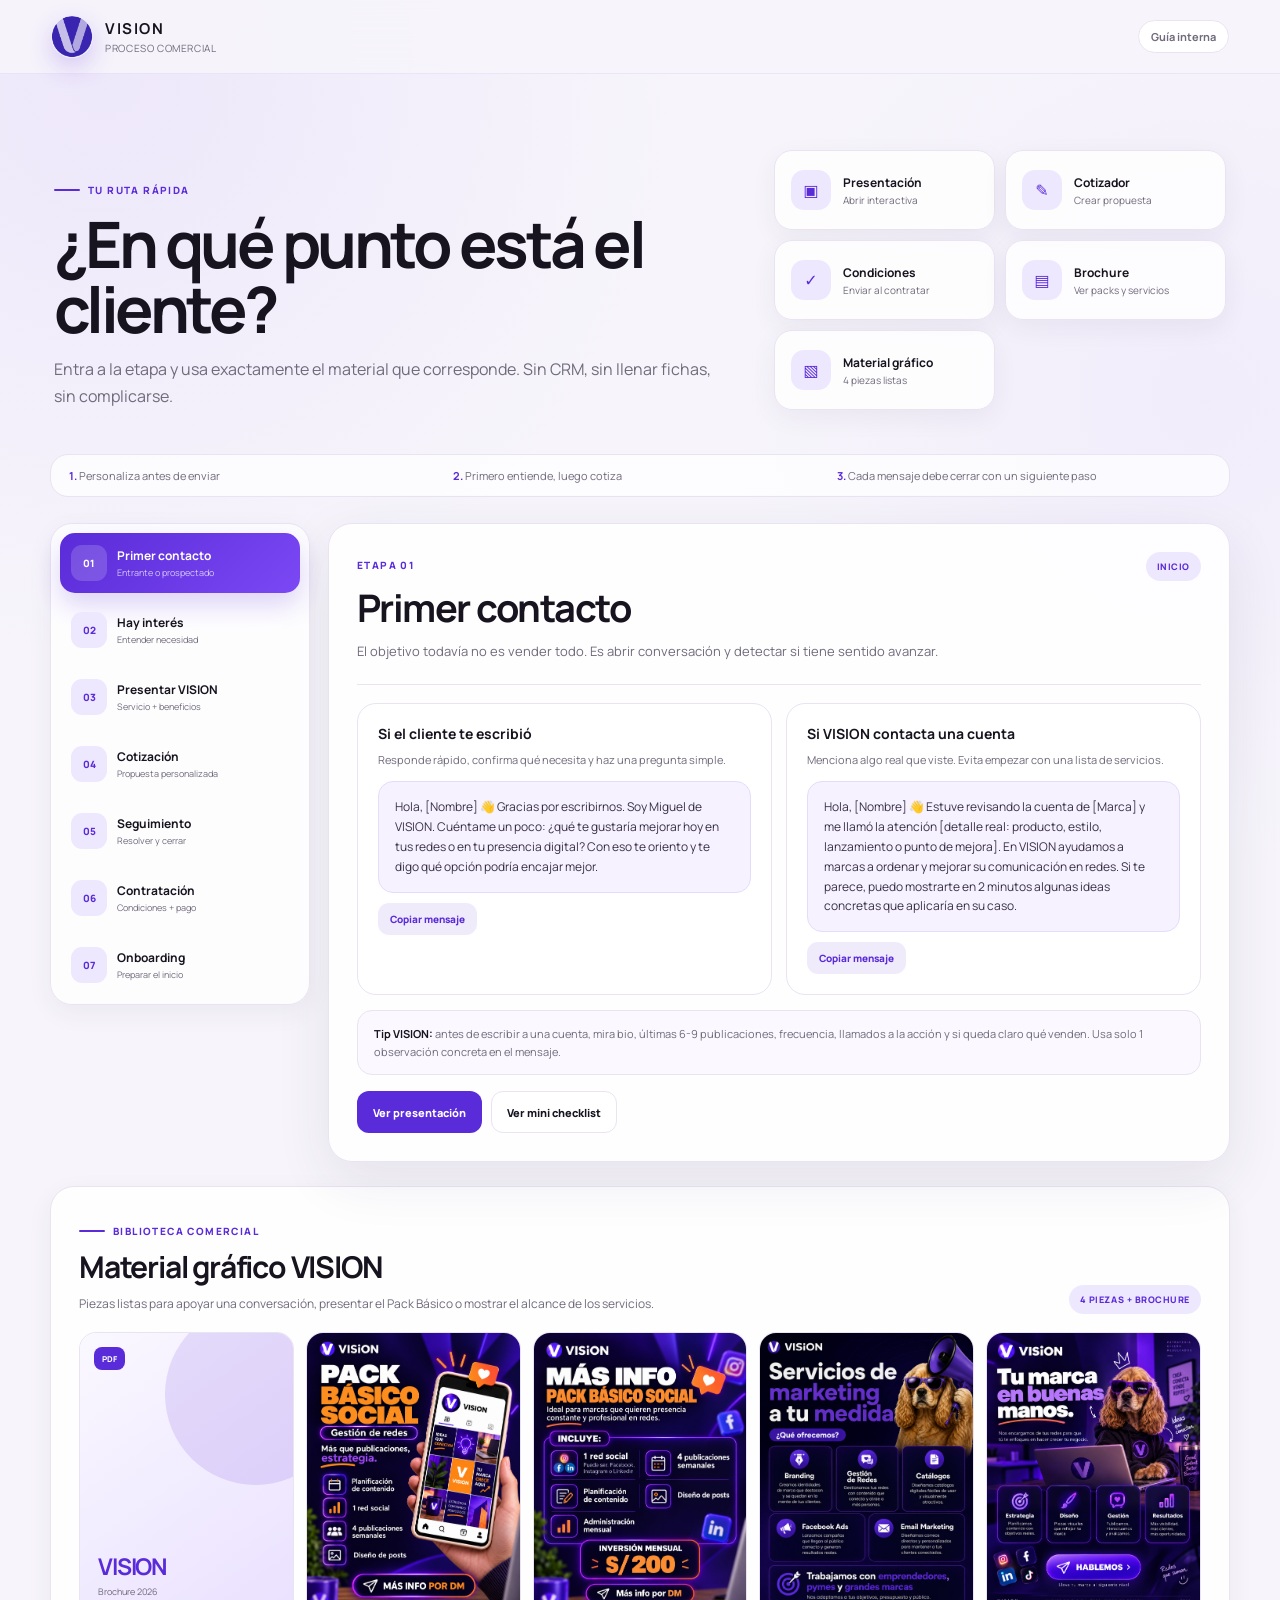
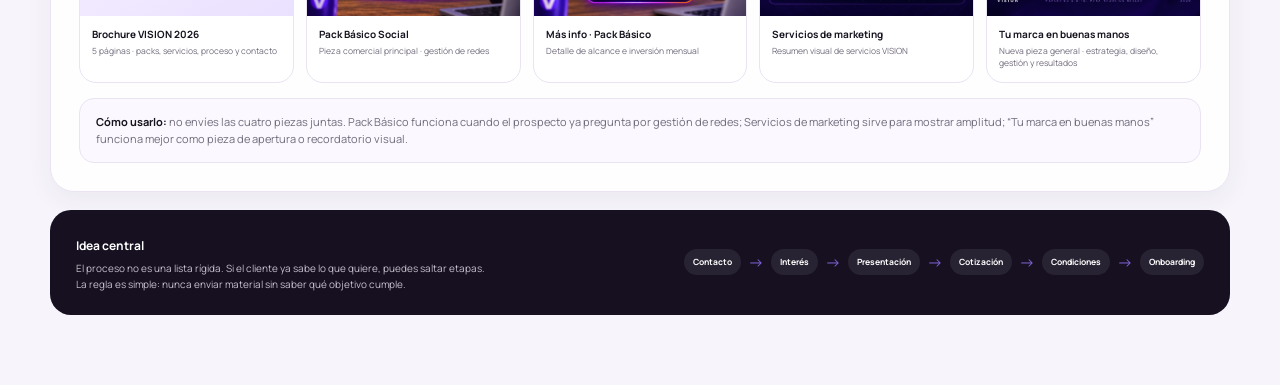
==== index.html @ 254ba52b "Add files via upload" ====
<!doctype html>
<html lang="es">
<head>
  <meta charset="utf-8">
  <meta name="viewport" content="width=device-width,initial-scale=1">
  <meta name="theme-color" content="#4a2fc0">
  <title>VISION | Proceso Comercial</title>
  <link rel="preconnect" href="https://fonts.googleapis.com">
  <link rel="preconnect" href="https://fonts.gstatic.com" crossorigin>
  <link href="https://fonts.googleapis.com/css2?family=Manrope:wght@400;500;600;700;800&display=swap" rel="stylesheet">
  <link rel="stylesheet" href="styles.css">
</head>
<body>
<header class="topbar">
  <div class="brand">
    <img src="assets/logo-vision.png" alt="VISION">
    <div><strong>VISION</strong><span>Proceso comercial</span></div>
  </div>
  <div class="tag">Guía interna</div>
</header>

<main class="shell">
  <section class="hero">
    <div>
      <span class="eyebrow">Tu ruta rápida</span>
      <h1>¿En qué punto está el cliente?</h1>
      <p>Entra a la etapa y usa exactamente el material que corresponde. Sin CRM, sin llenar fichas, sin complicarse.</p>
    </div>
    <div class="quick-tools">
      <a href="herramientas/presentacion.html" target="_blank" class="quick-card"><span>▣</span><div><b>Presentación</b><small>Abrir interactiva</small></div></a>
      <a href="herramientas/cotizador/index.html" target="_blank" class="quick-card"><span>✎</span><div><b>Cotizador</b><small>Crear propuesta</small></div></a>
      <a href="herramientas/condiciones-servicio.html" target="_blank" class="quick-card"><span>✓</span><div><b>Condiciones</b><small>Enviar al contratar</small></div></a>
      <a href="material-grafico/brochure-vision-2026.pdf" target="_blank" class="quick-card"><span>▤</span><div><b>Brochure</b><small>Ver packs y servicios</small></div></a>
      <a href="#material-grafico" class="quick-card"><span>▧</span><div><b>Material gráfico</b><small>4 piezas listas</small></div></a>
    </div>
  </section>

  <section class="rule-strip">
    <div><b>1.</b> Personaliza antes de enviar</div>
    <div><b>2.</b> Primero entiende, luego cotiza</div>
    <div><b>3.</b> Cada mensaje debe cerrar con un siguiente paso</div>
  </section>

  <div class="workspace">
    <nav class="steps" aria-label="Etapas del proceso">
      <button class="step active" data-step="1"><span>01</span><div><b>Primer contacto</b><small>Entrante o prospectado</small></div></button>
      <button class="step" data-step="2"><span>02</span><div><b>Hay interés</b><small>Entender necesidad</small></div></button>
      <button class="step" data-step="3"><span>03</span><div><b>Presentar VISION</b><small>Servicio + beneficios</small></div></button>
      <button class="step" data-step="4"><span>04</span><div><b>Cotización</b><small>Propuesta personalizada</small></div></button>
      <button class="step" data-step="5"><span>05</span><div><b>Seguimiento</b><small>Resolver y cerrar</small></div></button>
      <button class="step" data-step="6"><span>06</span><div><b>Contratación</b><small>Condiciones + pago</small></div></button>
      <button class="step" data-step="7"><span>07</span><div><b>Onboarding</b><small>Preparar el inicio</small></div></button>
    </nav>

    <section class="panel-wrap">
      <article class="panel active" data-panel="1">
        <div class="panel-head"><div><span class="stage">ETAPA 01</span><h2>Primer contacto</h2><p>El objetivo todavía no es vender todo. Es abrir conversación y detectar si tiene sentido avanzar.</p></div><span class="status">Inicio</span></div>
        <div class="two-col">
          <section class="box"><h3>Si el cliente te escribió</h3><p class="mini">Responde rápido, confirma qué necesita y haz una pregunta simple.</p>
            <div class="message" id="msg-inbound">Hola, [Nombre] 👋 Gracias por escribirnos. Soy Miguel de VISION. Cuéntame un poco: ¿qué te gustaría mejorar hoy en tus redes o en tu presencia digital? Con eso te oriento y te digo qué opción podría encajar mejor.</div>
            <button class="copy" data-copy="msg-inbound">Copiar mensaje</button>
          </section>
          <section class="box"><h3>Si VISION contacta una cuenta</h3><p class="mini">Menciona algo real que viste. Evita empezar con una lista de servicios.</p>
            <div class="message" id="msg-outbound">Hola, [Nombre] 👋 Estuve revisando la cuenta de [Marca] y me llamó la atención [detalle real: producto, estilo, lanzamiento o punto de mejora]. En VISION ayudamos a marcas a ordenar y mejorar su comunicación en redes. Si te parece, puedo mostrarte en 2 minutos algunas ideas concretas que aplicaría en su caso.</div>
            <button class="copy" data-copy="msg-outbound">Copiar mensaje</button>
          </section>
        </div>
        <div class="tip"><b>Tip VISION:</b> antes de escribir a una cuenta, mira bio, últimas 6-9 publicaciones, frecuencia, llamados a la acción y si queda claro qué venden. Usa solo 1 observación concreta en el mensaje.</div>
        <div class="actions"><a class="btn secondary" href="herramientas/presentacion.html" target="_blank">Ver presentación</a><button class="btn ghost" data-open-note="contacto">Ver mini checklist</button></div>
      </article>

      <article class="panel" data-panel="2">
        <div class="panel-head"><div><span class="stage">ETAPA 02</span><h2>Ya mostró interés</h2><p>Antes de mandar precios, consigue el contexto mínimo para no recomendar a ciegas.</p></div><span class="status">Calificar</span></div>
        <section class="box full"><h3>4 preguntas rápidas</h3><div class="check-grid">
          <label><input type="checkbox"> ¿Qué quiere lograr? <small>ventas, consultas, presencia, orden, lanzamiento</small></label>
          <label><input type="checkbox"> ¿Qué redes usa hoy? <small>Instagram, Facebook, LinkedIn, TikTok</small></label>
          <label><input type="checkbox"> ¿Ya tiene material? <small>fotos, videos, logo, identidad, promociones</small></label>
          <label><input type="checkbox"> ¿Qué necesita de VISION? <small>gestión, diseño, ads, web, branding</small></label>
        </div></section>
        <section class="box full"><h3>Texto para avanzar</h3><div class="message" id="msg-interest">Perfecto. Para recomendarte algo que realmente te sirva, cuéntame estas 3 cosas: 1) qué objetivo quieres conseguir, 2) qué redes estás usando actualmente y 3) si ya cuentas con fotos/videos o necesitarías que trabajemos principalmente con material gráfico. Con eso te indico la opción más adecuada.</div><button class="copy" data-copy="msg-interest">Copiar mensaje</button></section>
        <div class="tip"><b>No corras al precio:</b> una cotización funciona mejor cuando responde a una necesidad concreta. Si todavía no entiendes el objetivo, quédate en esta etapa.</div>
      </article>

      <article class="panel" data-panel="3">
        <div class="panel-head"><div><span class="stage">ETAPA 03</span><h2>Presentar VISION</h2><p>Ahora sí: muéstrale qué hacen, cómo trabajan y por qué la propuesta tiene sentido para su caso.</p></div><span class="status">Presentación</span></div>
        <div class="resource featured"><div class="icon">▶</div><div><b>Presentación interactiva VISION</b><p>Tu presentación real ya está integrada. Úsala cuando el cliente necesita entender el servicio con más contexto.</p></div><a href="herramientas/presentacion.html" target="_blank">Abrir presentación</a></div>
        <div class="resource"><div class="icon">▤</div><div><b>Brochure VISION 2026</b><p>PDF comercial con presentación, proceso, servicios, packs y datos de contacto. Ideal para enviarlo cuando el cliente pide información completa.</p></div><a href="material-grafico/brochure-vision-2026.pdf" target="_blank">Ver / descargar PDF</a></div>
        <section class="box full"><h3>Mensaje para enviarla</h3><div class="message" id="msg-presentation">Te comparto nuestra presentación para que puedas ver de forma rápida cómo trabajamos en VISION, qué podemos cubrir y cómo organizamos el contenido. Revísala con calma y, en base a lo que me comentaste, luego te preparo una propuesta aterrizada a tu necesidad.</div><button class="copy" data-copy="msg-presentation">Copiar mensaje</button></section>
        <div class="tip"><b>Recomendación:</b> no envíes la presentación “sola”. Acompáñala con una frase que conecte lo que el cliente dijo con 1 o 2 servicios concretos.</div>
      </article>

      <article class="panel" data-panel="4">
        <div class="panel-head"><div><span class="stage">ETAPA 04</span><h2>Preparar cotización</h2><p>Personaliza alcance, inversión y condiciones. Ya tienes tu herramienta lista dentro de esta carpeta.</p></div><span class="status">Propuesta</span></div>
        <div class="resource featured"><div class="icon">S/</div><div><b>Generador de cotizaciones</b><p>Incluye plantillas para administración de redes, Facebook Ads, TikTok, web, marca personal, branding, diseño de redes y Google Ads.</p></div><a href="herramientas/cotizador/index.html" target="_blank">Abrir cotizador</a></div>
        <section class="box full"><h3>Antes de enviarla</h3><div class="check-grid compact">
          <label><input type="checkbox"> Nombre y servicio correctos</label><label><input type="checkbox"> Alcance específico</label><label><input type="checkbox"> Precio y moneda revisados</label><label><input type="checkbox"> Vigencia definida</label><label><input type="checkbox"> Qué NO está incluido</label><label><input type="checkbox"> Siguiente paso claro</label>
        </div></section>
        <section class="box full"><h3>Mensaje de envío</h3><div class="message" id="msg-quote">Hola, [Nombre]. Te envío la propuesta basada en lo que conversamos. Ahí encontrarás el alcance, lo que incluye el servicio, la inversión y las condiciones principales. Revísala y, si quieres ajustar algún punto del alcance, lo vemos antes de iniciar.</div><button class="copy" data-copy="msg-quote">Copiar mensaje</button></section>
      </article>

      <article class="panel" data-panel="5">
        <div class="panel-head"><div><span class="stage">ETAPA 05</span><h2>Seguimiento sin perseguir</h2><p>Haz seguimiento con contexto. No envíes solo “¿viste la propuesta?”.</p></div><span class="status">Seguimiento</span></div>
        <div class="two-col">
          <section class="box"><h3>Seguimiento 1</h3><div class="message" id="msg-follow1">Hola, [Nombre] 👋 Quería saber si pudiste revisar la propuesta. Si hay algún punto que quieras ajustar —alcance, frecuencia o enfoque— dime y lo revisamos para que la propuesta quede alineada a lo que necesitan.</div><button class="copy" data-copy="msg-follow1">Copiar</button></section>
          <section class="box"><h3>Seguimiento final</h3><div class="message" id="msg-follow2">Hola, [Nombre]. Cierro por aquí el seguimiento para no llenarte de mensajes. Si más adelante quieren retomar el tema de [servicio/objetivo], con gusto retomamos desde la propuesta que vimos. Quedo atento.</div><button class="copy" data-copy="msg-follow2">Copiar</button></section>
        </div>
        <div class="tip"><b>Cadencia sugerida:</b> si no acordaron una fecha, haz un primer seguimiento a los 2-3 días hábiles y uno final unos 5-7 días después. Si el cliente te dio una fecha, respétala.</div>
      </article>

      <article class="panel" data-panel="6">
        <div class="panel-head"><div><span class="stage">ETAPA 06</span><h2>Cliente decidió contratar</h2><p>Aquí cambia el tono: ya no estás vendiendo. Toca dejar condiciones claras, confirmar pago y preparar el inicio.</p></div><span class="status success">Contratado</span></div>
        <div class="resource featured"><div class="icon">✓</div><div><b>Condiciones del servicio 2026</b><p>Tu documento real incluye horarios, entregas, aprobaciones, pagos, accesos, pausas y aceptación por WhatsApp.</p></div><a href="herramientas/condiciones-servicio.html" target="_blank">Abrir condiciones</a></div>
        <section class="box full"><h3>Mensaje para el cliente</h3><div class="message" id="msg-conditions">¡Excelente, [Nombre]! 🙌 Antes de iniciar te comparto nuestras condiciones de servicio para que tengamos claros horarios, aprobaciones, pagos, accesos y forma de trabajo. Al final encontrarás el botón para confirmar la aceptación. Apenas tengamos la conformidad y el pago coordinado, pasamos al onboarding.</div><button class="copy" data-copy="msg-conditions">Copiar mensaje</button></section>
        <div class="tip"><b>Importante:</b> tus condiciones indican pago mensual por adelantado y que el inicio/continuidad depende de la confirmación del pago. También contemplan plazos de aprobación, pausas y políticas de acceso; conviene enviarlas antes de pedir credenciales.</div>
      </article>

      <article class="panel" data-panel="7">
        <div class="panel-head"><div><span class="stage">ETAPA 07</span><h2>Onboarding del cliente</h2><p>Recoge lo mínimo necesario para poder trabajar bien desde la primera semana.</p></div><span class="status success">Inicio</span></div>
        <section class="box full"><h3>Checklist de inicio</h3><div class="check-grid onboarding">
          <label><input type="checkbox"> Logo + manual de marca</label><label><input type="checkbox"> Fotos y videos disponibles</label><label><input type="checkbox"> Servicios / productos prioritarios</label><label><input type="checkbox"> Promociones y precios vigentes</label><label><input type="checkbox"> Público objetivo</label><label><input type="checkbox"> Competidores / referencias</label><label><input type="checkbox"> Tono de comunicación</label><label><input type="checkbox"> Objetivo principal del mes</label><label><input type="checkbox"> Responsable de aprobar contenido</label><label><input type="checkbox"> Fechas comerciales importantes</label><label><input type="checkbox"> Acceso a Meta / Instagram</label><label><input type="checkbox"> Datos para facturación o recibo</label>
        </div></section>
        <section class="box full"><h3>Mensaje para pedir material</h3><div class="message" id="msg-onboarding">Para comenzar bien, necesito reunir la información base de la marca. Por favor envíame: logo/identidad, servicios o productos prioritarios, promociones vigentes, fotos/videos disponibles, referencias de estilo, público objetivo y fechas importantes del mes. También coordinamos el acceso a las redes y quién será la persona encargada de aprobar el contenido.</div><button class="copy" data-copy="msg-onboarding">Copiar mensaje</button></section>
        <div class="security"><b>Accesos a redes:</b> siempre que sea posible, usa permisos de Página / Meta Business Suite en lugar de pedir la contraseña personal del cliente. Da solo el nivel de acceso necesario y deja definido quién puede publicar, aprobar o administrar.</div>
      </article>
    </section>
  </div>

  <section class="graphic-library" id="material-grafico">
    <div class="library-head"><div><span class="eyebrow">Biblioteca comercial</span><h2>Material gráfico VISION</h2><p>Piezas listas para apoyar una conversación, presentar el Pack Básico o mostrar el alcance de los servicios.</p></div><span class="status">4 piezas + brochure</span></div>
    <div class="graphic-grid">
      <a class="graphic-card brochure-card" href="material-grafico/brochure-vision-2026.pdf" target="_blank"><div class="pdf-preview"><span>PDF</span><strong>VISION</strong><small>Brochure 2026</small></div><div><b>Brochure VISION 2026</b><small>5 páginas · packs, servicios, proceso y contacto</small></div></a>
      <a class="graphic-card" href="material-grafico/pack-basico-publicidad.png" target="_blank"><img src="material-grafico/pack-basico-publicidad.png" alt="Pack Básico Social"><div><b>Pack Básico Social</b><small>Pieza comercial principal · gestión de redes</small></div></a>
      <a class="graphic-card" href="material-grafico/pack-basico-info.png" target="_blank"><img src="material-grafico/pack-basico-info.png" alt="Información Pack Básico Social"><div><b>Más info · Pack Básico</b><small>Detalle de alcance e inversión mensual</small></div></a>
      <a class="graphic-card" href="material-grafico/servicios-marketing.png" target="_blank"><img src="material-grafico/servicios-marketing.png" alt="Servicios de marketing"><div><b>Servicios de marketing</b><small>Resumen visual de servicios VISION</small></div></a>
      <a class="graphic-card" href="material-grafico/tu-marca-en-buenas-manos.png" target="_blank"><img src="material-grafico/tu-marca-en-buenas-manos.png" alt="Tu marca en buenas manos"><div><b>Tu marca en buenas manos</b><small>Nueva pieza general · estrategia, diseño, gestión y resultados</small></div></a>
    </div>
    <div class="tip"><b>Cómo usarlo:</b> no envíes las cuatro piezas juntas. Pack Básico funciona cuando el prospecto ya pregunta por gestión de redes; Servicios de marketing sirve para mostrar amplitud; “Tu marca en buenas manos” funciona mejor como pieza de apertura o recordatorio visual.</div>
  </section>

  <section class="bottom-note">
    <div><b>Idea central</b><p>El proceso no es una lista rígida. Si el cliente ya sabe lo que quiere, puedes saltar etapas. La regla es simple: nunca enviar material sin saber qué objetivo cumple.</p></div>
    <div class="mini-flow"><span>Contacto</span><i>→</i><span>Interés</span><i>→</i><span>Presentación</span><i>→</i><span>Cotización</span><i>→</i><span>Condiciones</span><i>→</i><span>Onboarding</span></div>
  </section>
</main>

<div class="toast" id="toast">Copiado ✓</div>
<div class="modal" id="modal" aria-hidden="true"><div class="modal-card"><button class="modal-close" id="modalClose">×</button><span class="stage">MINI CHECKLIST</span><h3>Antes de contactar una cuenta</h3><ul><li>¿Se entiende en 5 segundos qué vende?</li><li>¿Publica con frecuencia o está abandonada?</li><li>¿La imagen se ve consistente?</li><li>¿Tiene llamadas a la acción claras?</li><li>¿Hay una oportunidad concreta que puedas mencionar?</li></ul><p>Usa una sola observación en tu mensaje. El objetivo es iniciar conversación, no hacer una auditoría gratis.</p></div></div>
<script src="app.js"></script>
</body>
</html>
---- styles.css ----
:root{
  --bg:#f7f5fb;
  --paper:#ffffff;
  --ink:#17131f;
  --muted:#706a7b;
  --purple:#5a2bd8;
  --purple-2:#7b48f4;
  --purple-3:#9e7cff;
  --lavender:#eee8ff;
  --lavender-2:#f6f2ff;
  --line:#e9e3f2;
  --green:#208b63;
  --green-bg:#eaf8f2;
  --shadow:0 18px 55px rgba(44,28,72,.09);
  --shadow-soft:0 8px 26px rgba(44,28,72,.06);
  --radius:24px;
}

*{box-sizing:border-box}
html{scroll-behavior:smooth}
body{
  margin:0;
  min-height:100vh;
  font-family:"Manrope",system-ui,-apple-system,BlinkMacSystemFont,"Segoe UI",sans-serif;
  background:
    radial-gradient(circle at 8% 4%,rgba(123,72,244,.08),transparent 26%),
    radial-gradient(circle at 94% 20%,rgba(158,124,255,.07),transparent 24%),
    var(--bg);
  color:var(--ink);
  -webkit-font-smoothing:antialiased;
}

a{color:inherit;text-decoration:none}
button,input{font:inherit}
button{cursor:pointer}

.topbar{
  position:sticky;
  top:0;
  z-index:50;
  height:74px;
  padding:0 clamp(20px,4vw,54px);
  display:flex;
  align-items:center;
  justify-content:space-between;
  background:rgba(247,245,251,.86);
  backdrop-filter:blur(18px);
  border-bottom:1px solid rgba(91,43,216,.08);
}

.brand{display:flex;align-items:center;gap:12px}
.brand img{width:42px;height:42px;border-radius:50%;object-fit:cover;box-shadow:0 9px 24px rgba(91,43,216,.22)}
.brand strong{display:block;font-size:15px;letter-spacing:.1em}
.brand span{display:block;margin-top:2px;font-size:10px;color:var(--muted);letter-spacing:.06em;text-transform:uppercase}
.tag{padding:8px 12px;border-radius:999px;border:1px solid var(--line);background:#fff;color:var(--muted);font-size:11px;font-weight:700}

.shell{width:min(1180px,calc(100% - 34px));margin:0 auto;padding:44px 0 70px}

.hero{
  display:grid;
  grid-template-columns:minmax(0,1.2fr) minmax(330px,.8fr);
  gap:42px;
  align-items:end;
  padding:32px 4px 26px;
}
.eyebrow,.stage{
  display:inline-flex;
  align-items:center;
  gap:8px;
  color:var(--purple);
  font-size:10px;
  font-weight:800;
  letter-spacing:.14em;
  text-transform:uppercase;
}
.eyebrow:before{content:"";width:26px;height:2px;background:var(--purple);border-radius:2px}
.hero h1{font-size:clamp(38px,5vw,66px);line-height:1.02;letter-spacing:-.055em;margin:14px 0 14px;max-width:760px}
.hero p{font-size:16px;line-height:1.7;color:var(--muted);max-width:700px;margin:0}

.quick-tools{display:grid;grid-template-columns:repeat(2,minmax(0,1fr));gap:10px}
.quick-card{
  min-height:80px;
  padding:16px;
  display:flex;
  align-items:center;
  gap:12px;
  border:1px solid var(--line);
  border-radius:18px;
  background:rgba(255,255,255,.84);
  box-shadow:var(--shadow-soft);
  transition:.22s ease;
}
.quick-card:hover{transform:translateY(-3px);border-color:#d4c5fa;box-shadow:0 15px 35px rgba(91,43,216,.12)}
.quick-card>span{width:40px;height:40px;display:grid;place-items:center;flex:none;border-radius:13px;background:var(--lavender);color:var(--purple);font-weight:800}
.quick-card b{display:block;font-size:12px}
.quick-card small{display:block;color:var(--muted);font-size:10px;margin-top:2px}

.rule-strip{
  margin:18px 0 26px;
  padding:13px 18px;
  display:grid;
  grid-template-columns:repeat(3,1fr);
  gap:10px;
  border:1px solid var(--line);
  border-radius:18px;
  background:rgba(255,255,255,.72);
  color:var(--muted);
  font-size:11px;
}
.rule-strip b{color:var(--purple)}

.workspace{
  display:grid;
  grid-template-columns:260px minmax(0,1fr);
  gap:18px;
  align-items:start;
}
.steps{
  position:sticky;
  top:92px;
  display:grid;
  gap:7px;
  padding:9px;
  border:1px solid var(--line);
  border-radius:22px;
  background:rgba(255,255,255,.8);
  box-shadow:var(--shadow-soft);
}
.step{
  width:100%;
  padding:12px 11px;
  display:flex;
  align-items:center;
  gap:10px;
  border:0;
  border-radius:15px;
  background:transparent;
  color:var(--ink);
  text-align:left;
  transition:.2s ease;
}
.step:hover{background:var(--lavender-2)}
.step.active{background:linear-gradient(135deg,var(--purple),var(--purple-2));color:#fff;box-shadow:0 12px 26px rgba(91,43,216,.2)}
.step>span{width:36px;height:36px;display:grid;place-items:center;flex:none;border-radius:11px;background:var(--lavender);color:var(--purple);font-size:10px;font-weight:800}
.step.active>span{background:rgba(255,255,255,.17);color:#fff}
.step b{display:block;font-size:12px}
.step small{display:block;margin-top:2px;font-size:9px;color:var(--muted)}
.step.active small{color:rgba(255,255,255,.72)}

.panel-wrap{min-width:0}
.panel{
  display:none;
  padding:28px;
  border:1px solid var(--line);
  border-radius:var(--radius);
  background:rgba(255,255,255,.9);
  box-shadow:var(--shadow);
}
.panel.active{display:block;animation:panelIn .3s ease}
@keyframes panelIn{from{opacity:0;transform:translateY(7px)}to{opacity:1;transform:none}}

.panel-head{display:flex;align-items:flex-start;justify-content:space-between;gap:20px;padding-bottom:22px;border-bottom:1px solid var(--line)}
.panel-head h2{font-size:clamp(26px,3vw,38px);letter-spacing:-.04em;margin:7px 0 8px}
.panel-head p{max-width:700px;margin:0;color:var(--muted);font-size:13px;line-height:1.65}
.status{flex:none;padding:8px 11px;border-radius:999px;background:var(--lavender);color:var(--purple);font-size:9px;font-weight:800;text-transform:uppercase;letter-spacing:.06em}
.status.success{background:var(--green-bg);color:var(--green)}

.two-col{display:grid;grid-template-columns:repeat(2,minmax(0,1fr));gap:14px;margin-top:18px}
.box{
  padding:20px;
  border:1px solid var(--line);
  border-radius:19px;
  background:#fff;
}
.box.full{margin-top:15px}
.box h3{font-size:14px;margin:0 0 8px}
.box .mini{font-size:11px;color:var(--muted);line-height:1.55;margin:0 0 13px}
.message{
  padding:15px 16px;
  border-radius:15px;
  background:var(--lavender-2);
  border:1px solid #e5dcfb;
  color:#393047;
  font-size:12px;
  line-height:1.65;
  white-space:pre-line;
}
.copy{
  margin-top:10px;
  border:0;
  border-radius:11px;
  padding:9px 12px;
  background:#f0ebfb;
  color:var(--purple);
  font-size:10px;
  font-weight:800;
}
.copy:hover{background:var(--purple);color:#fff}

.tip,.security{
  margin-top:15px;
  padding:14px 16px;
  border-radius:15px;
  background:#fbf9ff;
  border:1px solid var(--line);
  color:var(--muted);
  font-size:11px;
  line-height:1.6;
}
.tip b,.security b{color:var(--ink)}
.security{background:#f2fbf7;border-color:#d8f0e5}

.actions{display:flex;flex-wrap:wrap;gap:9px;margin-top:16px}
.btn{
  min-height:42px;
  padding:0 15px;
  border-radius:12px;
  border:1px solid transparent;
  display:inline-flex;
  align-items:center;
  justify-content:center;
  font-size:11px;
  font-weight:800;
}
.btn.secondary{background:var(--purple);color:#fff}
.btn.ghost{background:#fff;border-color:var(--line);color:var(--ink)}
.btn:hover{transform:translateY(-1px)}

.resource{
  margin-top:15px;
  padding:16px;
  display:grid;
  grid-template-columns:44px minmax(0,1fr) auto;
  gap:13px;
  align-items:center;
  border:1px solid var(--line);
  border-radius:18px;
  background:#fff;
}
.resource.featured{background:linear-gradient(135deg,#f8f5ff,#f0eaff);border-color:#ddd0ff}
.resource .icon{width:44px;height:44px;border-radius:14px;display:grid;place-items:center;background:var(--lavender);color:var(--purple);font-size:12px;font-weight:900}
.resource b{font-size:12px}
.resource p{margin:3px 0 0;color:var(--muted);font-size:10px;line-height:1.5}
.resource a{padding:9px 11px;border-radius:10px;background:var(--purple);color:#fff;font-size:9px;font-weight:800;white-space:nowrap}

.check-grid{display:grid;grid-template-columns:repeat(2,minmax(0,1fr));gap:9px}
.check-grid.compact{grid-template-columns:repeat(3,minmax(0,1fr))}
.check-grid label{
  display:flex;
  align-items:flex-start;
  gap:9px;
  padding:11px 12px;
  border:1px solid var(--line);
  border-radius:13px;
  background:#fff;
  font-size:10px;
  line-height:1.35;
  font-weight:650;
}
.check-grid label small{display:block;color:var(--muted);font-size:8.5px;font-weight:500;margin-top:2px}
.check-grid input{accent-color:var(--purple);margin-top:2px}
.check-grid.onboarding label{min-height:46px}

.graphic-library{
  margin-top:24px;
  padding:28px;
  border:1px solid var(--line);
  border-radius:var(--radius);
  background:rgba(255,255,255,.9);
  box-shadow:var(--shadow-soft);
}
.library-head{display:flex;align-items:flex-end;justify-content:space-between;gap:20px;margin-bottom:18px}
.library-head h2{margin:8px 0 7px;font-size:30px;letter-spacing:-.04em}
.library-head p{margin:0;color:var(--muted);font-size:12px;line-height:1.6;max-width:700px}
.graphic-grid{display:grid;grid-template-columns:repeat(5,minmax(0,1fr));gap:12px}
.graphic-card{
  overflow:hidden;
  border:1px solid var(--line);
  border-radius:17px;
  background:#fff;
  transition:.2s ease;
}
.graphic-card:hover{transform:translateY(-4px);box-shadow:0 15px 30px rgba(44,28,72,.1)}
.graphic-card img{width:100%;aspect-ratio:3/4;object-fit:cover;display:block;background:#eee}
.graphic-card>div:last-child{padding:12px}
.graphic-card b{display:block;font-size:10px;line-height:1.35}
.graphic-card small{display:block;margin-top:4px;color:var(--muted);font-size:8.5px;line-height:1.4}
.pdf-preview{aspect-ratio:3/4;padding:18px;display:flex;flex-direction:column;justify-content:flex-end;background:linear-gradient(145deg,#faf8ff,#eae1ff);position:relative}
.pdf-preview:before{content:"";position:absolute;right:-25%;top:-10%;width:85%;aspect-ratio:1;border-radius:50%;background:rgba(91,43,216,.13)}
.pdf-preview span{position:absolute;top:14px;left:14px;padding:6px 8px;border-radius:8px;background:var(--purple);color:#fff;font-size:8px;font-weight:800}
.pdf-preview strong{font-size:23px;letter-spacing:-.05em;color:var(--purple)}
.pdf-preview small{font-size:9px;color:var(--muted)}

.bottom-note{
  margin-top:18px;
  padding:23px 26px;
  display:grid;
  grid-template-columns:minmax(0,.75fr) minmax(360px,1.25fr);
  gap:25px;
  align-items:center;
  border-radius:21px;
  background:#161020;
  color:#fff;
}
.bottom-note b{font-size:12px}
.bottom-note p{margin:5px 0 0;color:#c7bfce;font-size:10px;line-height:1.6}
.mini-flow{display:flex;align-items:center;justify-content:flex-end;flex-wrap:wrap;gap:7px}
.mini-flow span{padding:7px 9px;border-radius:999px;background:rgba(255,255,255,.08);font-size:8.5px;font-weight:700}
.mini-flow i{font-style:normal;color:#7f63d5}

.toast{
  position:fixed;
  right:22px;
  bottom:22px;
  z-index:100;
  padding:11px 14px;
  border-radius:12px;
  background:#17121f;
  color:#fff;
  font-size:10px;
  font-weight:800;
  opacity:0;
  pointer-events:none;
  transform:translateY(8px);
  transition:.22s ease;
}
.toast.show{opacity:1;transform:none}

.modal{
  position:fixed;
  inset:0;
  z-index:90;
  display:grid;
  place-items:center;
  padding:20px;
  background:rgba(20,14,30,.35);
  backdrop-filter:blur(5px);
  opacity:0;
  visibility:hidden;
  transition:.2s ease;
}
.modal.open{opacity:1;visibility:visible}
.modal-card{width:min(520px,100%);padding:27px;border-radius:23px;background:#fff;box-shadow:0 28px 80px rgba(16,8,38,.25);position:relative}
.modal-card h3{font-size:24px;letter-spacing:-.04em;margin:8px 0 14px}
.modal-card ul{margin:0;padding-left:19px;color:var(--muted);font-size:11px;line-height:1.8}
.modal-card p{color:var(--muted);font-size:10px;line-height:1.65;margin:15px 0 0}
.modal-close{position:absolute;right:14px;top:14px;width:34px;height:34px;border:1px solid var(--line);border-radius:11px;background:#fff;font-size:18px;color:var(--muted)}

@media(max-width:1020px){
  .hero{grid-template-columns:1fr}
  .quick-tools{grid-template-columns:repeat(3,minmax(0,1fr))}
  .workspace{grid-template-columns:1fr}
  .steps{position:static;grid-template-columns:repeat(4,minmax(0,1fr))}
  .step{align-items:flex-start}
  .graphic-grid{grid-template-columns:repeat(3,minmax(0,1fr))}
  .bottom-note{grid-template-columns:1fr}
  .mini-flow{justify-content:flex-start}
}

@media(max-width:720px){
  .shell{width:min(100% - 22px,1180px);padding-top:26px}
  .topbar{padding:0 14px;height:66px}.tag{display:none}
  .hero{gap:24px;padding-top:18px}.hero h1{font-size:42px}
  .quick-tools{grid-template-columns:repeat(2,minmax(0,1fr))}
  .rule-strip{grid-template-columns:1fr;gap:8px}
  .steps{grid-template-columns:1fr 1fr}
  .panel{padding:20px}
  .panel-head{display:block}.panel-head .status{display:inline-flex;margin-top:12px}
  .two-col{grid-template-columns:1fr}
  .resource{grid-template-columns:40px 1fr}.resource a{grid-column:1/-1;text-align:center}
  .check-grid,.check-grid.compact{grid-template-columns:1fr}
  .graphic-library{padding:20px}.library-head{display:block}.library-head .status{display:inline-flex;margin-top:12px}
  .graphic-grid{grid-template-columns:repeat(2,minmax(0,1fr))}
}

@media(max-width:480px){
  .brand span{display:none}
  .hero h1{font-size:36px}
  .quick-tools{grid-template-columns:1fr}
  .steps{grid-template-columns:1fr}
  .graphic-grid{grid-template-columns:1fr 1fr}
}
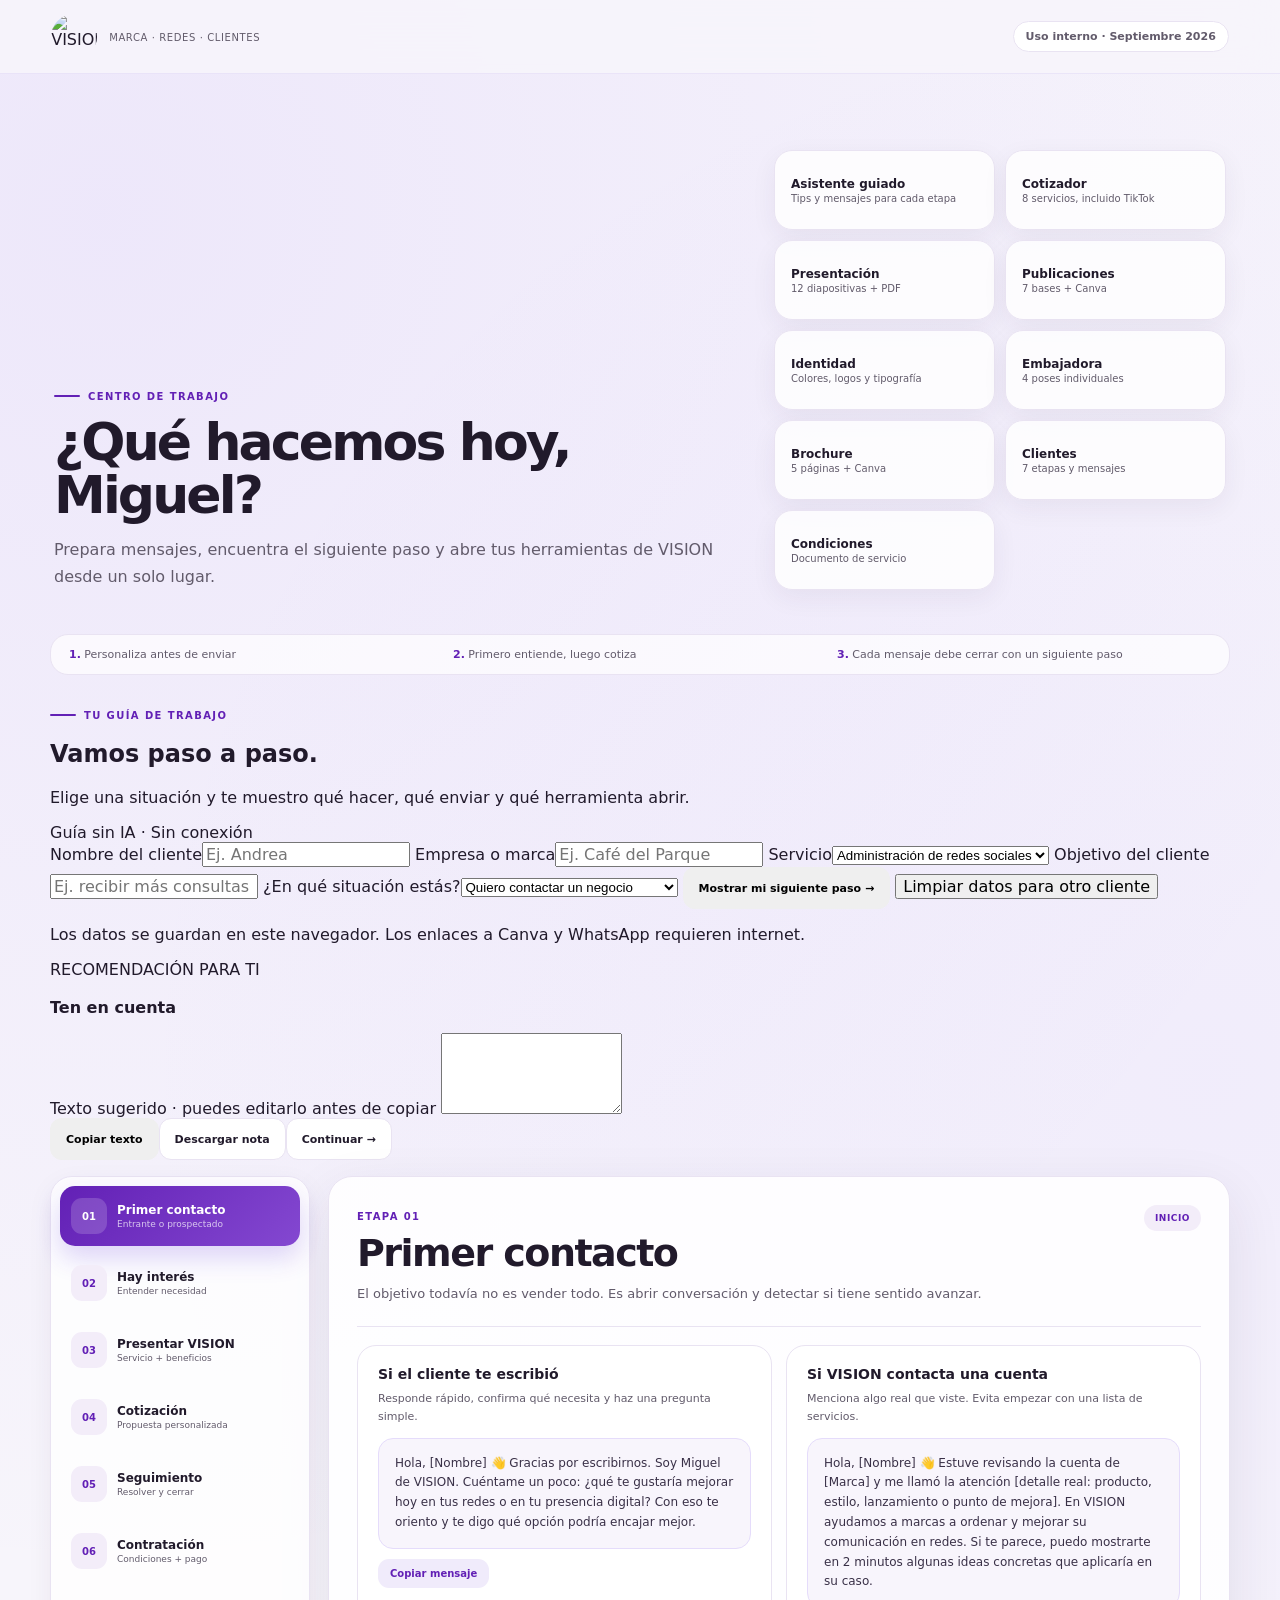
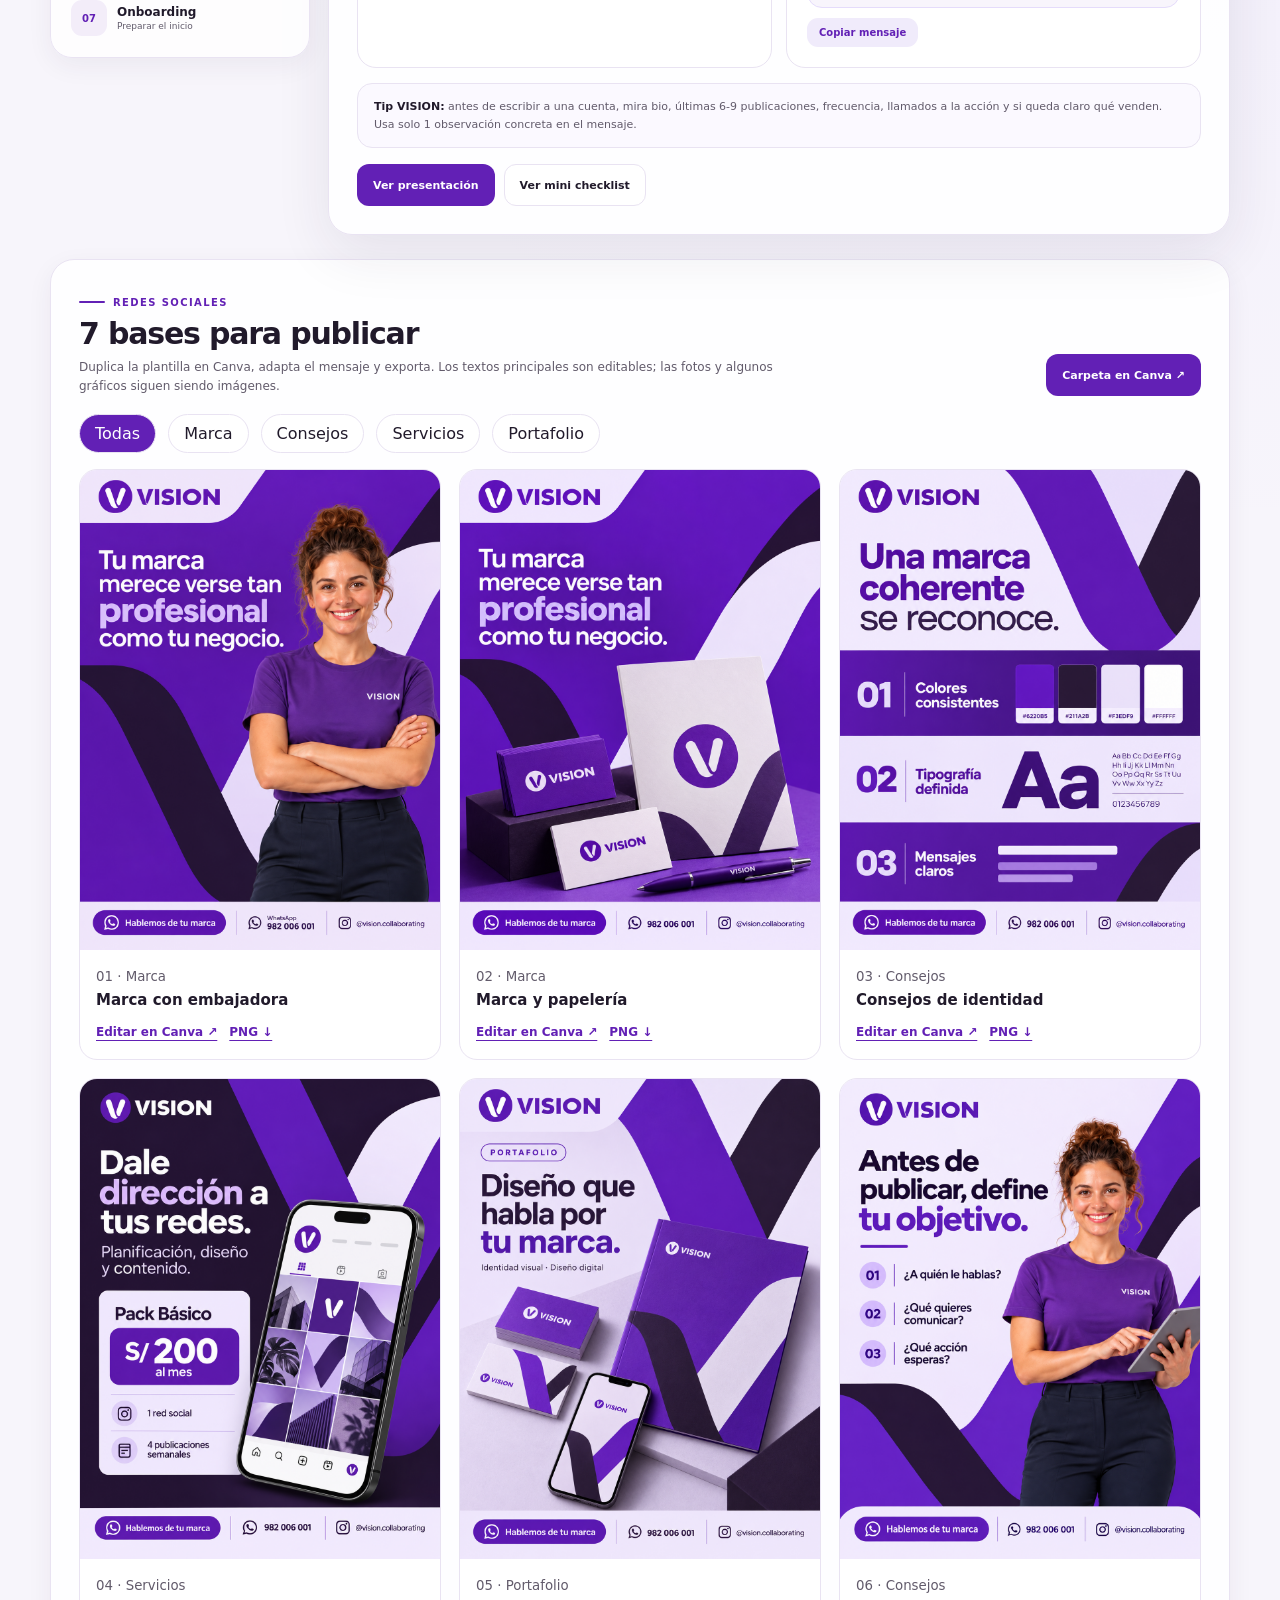
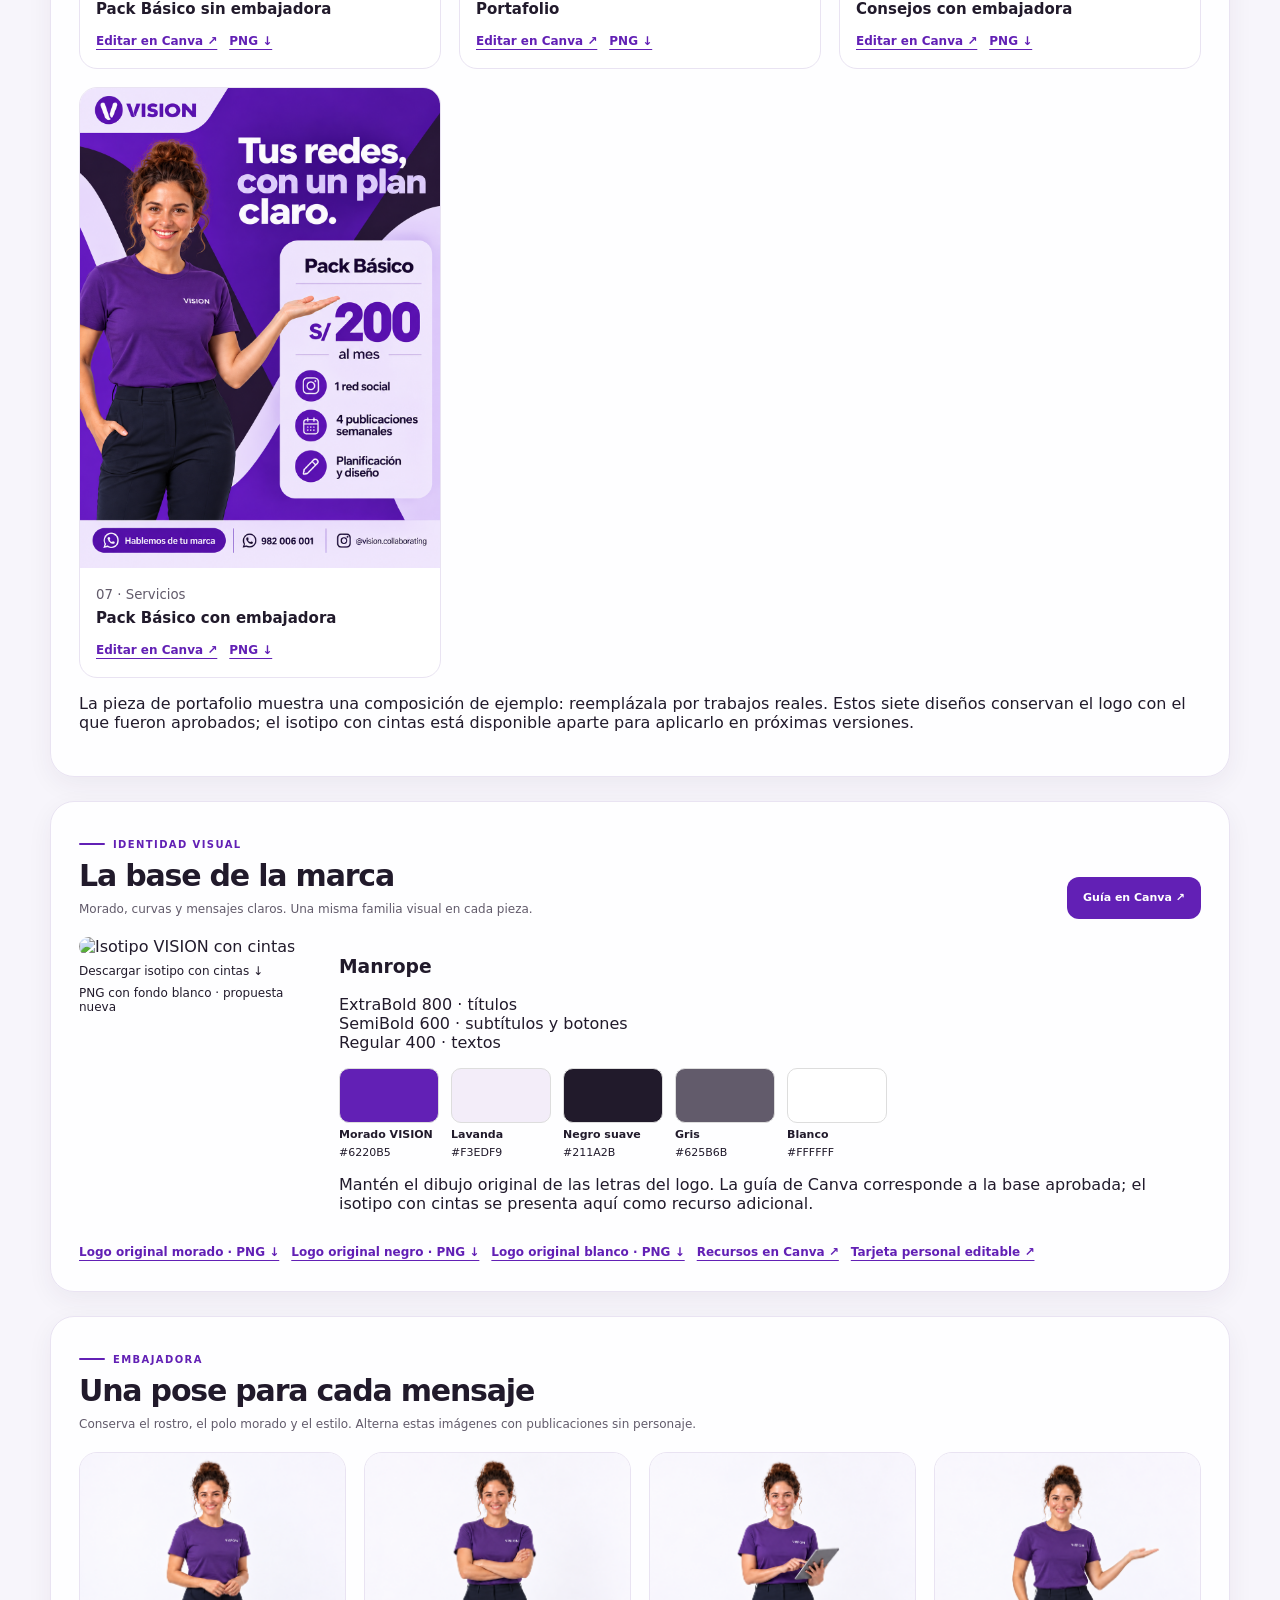
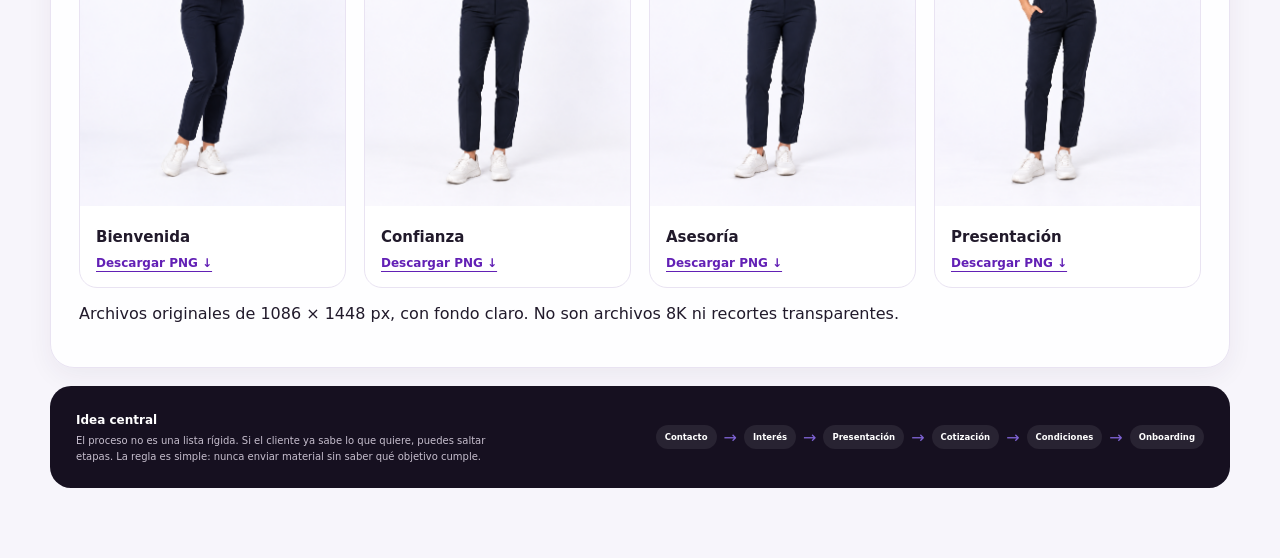
==== commit 04276f24: "Add files via upload" ====
--- a/index.html
+++ b/index.html
@@ -1,150 +1,145 @@
 <!doctype html>
-<html lang="es">
-<head>
-  <meta charset="utf-8">
-  <meta name="viewport" content="width=device-width,initial-scale=1">
-  <meta name="theme-color" content="#4a2fc0">
-  <title>VISION | Proceso Comercial</title>
-  <link rel="preconnect" href="https://fonts.googleapis.com">
-  <link rel="preconnect" href="https://fonts.gstatic.com" crossorigin>
-  <link href="https://fonts.googleapis.com/css2?family=Manrope:wght@400;500;600;700;800&display=swap" rel="stylesheet">
-  <link rel="stylesheet" href="styles.css">
-</head>
+<html lang="es"><head>
+<meta charset="utf-8">
+<meta content="width=device-width,initial-scale=1" name="viewport">
+<meta content="#6220B5" name="theme-color">
+<title>VISION · Centro de marca y redes</title>
+
+
+
+<link href="styles.css" rel="stylesheet">
+<link href="assets/isotipo-cintas.png" rel="icon"><link rel="stylesheet" href="assets/fonts.css"><link rel="stylesheet" href="asistente.css"></head>
 <body>
 <header class="topbar">
-  <div class="brand">
-    <img src="assets/logo-vision.png" alt="VISION">
-    <div><strong>VISION</strong><span>Proceso comercial</span></div>
+<div class="brand">
+<img alt="VISION" src="assets/VISION-morado-transparente.png">
+<div><strong></strong><span>Marca · Redes · Clientes</span></div>
+</div>
+<div class="tag">Uso interno · Septiembre 2026</div>
+</header>
+<main class="shell">
+<section class="hero">
+<div>
+<span class="eyebrow">Centro de trabajo</span>
+<h1>¿Qué hacemos hoy, Miguel?</h1>
+<p>Prepara mensajes, encuentra el siguiente paso y abre tus herramientas de VISION desde un solo lugar.</p>
+</div>
+<div class="quick-tools"><a class="quick-card" href="#asistente"><div><b>Asistente guiado</b><small>Tips y mensajes para cada etapa</small></div></a><a class="quick-card" href="herramientas/cotizador/index.html" target="_blank" rel="noopener"><div><b>Cotizador</b><small>8 servicios, incluido TikTok</small></div></a><a class="quick-card" href="herramientas/presentacion.html" target="_blank" rel="noopener"><div><b>Presentación</b><small>12 diapositivas + PDF</small></div></a><a class="quick-card" href="#material-grafico"><div><b>Publicaciones</b><small>7 bases + Canva</small></div></a><a class="quick-card" href="#identidad"><div><b>Identidad</b><small>Colores, logos y tipografía</small></div></a><a class="quick-card" href="#embajadora"><div><b>Embajadora</b><small>4 poses individuales</small></div></a><a class="quick-card" href="herramientas/brochure.html"><div><b>Brochure</b><small>5 páginas + Canva</small></div></a><a class="quick-card" href="#proceso"><div><b>Clientes</b><small>7 etapas y mensajes</small></div></a><a class="quick-card" href="herramientas/condiciones-servicio.html"><div><b>Condiciones</b><small>Documento de servicio</small></div></a></div>
+</section>
+<section class="rule-strip">
+<div><b>1.</b> Personaliza antes de enviar</div>
+<div><b>2.</b> Primero entiende, luego cotiza</div>
+<div><b>3.</b> Cada mensaje debe cerrar con un siguiente paso</div>
+</section><section id="asistente" class="assistant">
+ <div class="assistant-head"><div><span class="eyebrow">TU GUÍA DE TRABAJO</span><h2>Vamos paso a paso.</h2><p>Elige una situación y te muestro qué hacer, qué enviar y qué herramienta abrir.</p></div><span class="assistant-badge">Guía sin IA · Sin conexión</span></div>
+ <div class="assistant-layout">
+  <form id="guide-form" class="assistant-form">
+   <label for="guide-client">Nombre del cliente<input id="guide-client" placeholder="Ej. Andrea" maxlength="100" autocomplete="off"></label>
+   <label for="guide-brand">Empresa o marca<input id="guide-brand" placeholder="Ej. Café del Parque" maxlength="140" autocomplete="off"></label>
+   <label for="guide-service">Servicio<select id="guide-service"><option>Administración de redes sociales</option><option>TikTok</option><option>Publicidad digital</option><option>Branding</option><option>Página web</option><option>Marca personal</option><option>Diseño de contenido</option></select></label>
+   <label for="guide-goal">Objetivo del cliente<input id="guide-goal" placeholder="Ej. recibir más consultas" maxlength="200"></label>
+   <label for="guide-situation">¿En qué situación estás?<select id="guide-situation"><option value="contact">Quiero contactar un negocio</option><option value="interest">Me pidió más información</option><option value="present">Quiero presentar VISION</option><option value="quote">Necesito preparar una cotización</option><option value="follow">Vio mi mensaje y no respondió</option><option value="price">Le parece caro</option><option value="close">Ya quiere contratar</option><option value="start">Vamos a comenzar el trabajo</option><option value="content">Necesito una idea para publicar</option></select></label>
+   <button class="btn" type="submit">Mostrar mi siguiente paso →</button>
+   <button id="guide-new" class="guide-link" type="button">Limpiar datos para otro cliente</button>
+   <p class="guide-small">Los datos se guardan en este navegador. Los enlaces a Canva y WhatsApp requieren internet.</p>
+  </form>
+  <div class="assistant-answer" id="guide-answer">
+   <div class="answer-label">RECOMENDACIÓN PARA TI</div><h3 id="guide-title"></h3><p id="guide-advice"></p>
+   <ol id="guide-steps"></ol>
+   <div class="guide-tip"><b>Ten en cuenta</b><p id="guide-tip"></p></div>
+   <label for="guide-message" class="message-label">Texto sugerido · puedes editarlo antes de copiar</label>
+   <textarea id="guide-message" rows="5"></textarea>
+   <div class="guide-actions"><button class="btn" id="guide-copy" type="button">Copiar texto</button><button class="btn ghost" id="guide-download" type="button">Descargar nota</button><button class="btn ghost" id="guide-next" type="button">Continuar →</button></div>
+   <div id="guide-tools" class="guide-tools"></div><p id="guide-status" role="status" aria-live="polite"></p>
   </div>
-  <div class="tag">Guía interna</div>
-</header>
+ </div>
+</section>
 
-<main class="shell">
-  <section class="hero">
-    <div>
-      <span class="eyebrow">Tu ruta rápida</span>
-      <h1>¿En qué punto está el cliente?</h1>
-      <p>Entra a la etapa y usa exactamente el material que corresponde. Sin CRM, sin llenar fichas, sin complicarse.</p>
-    </div>
-    <div class="quick-tools">
-      <a href="herramientas/presentacion.html" target="_blank" class="quick-card"><span>▣</span><div><b>Presentación</b><small>Abrir interactiva</small></div></a>
-      <a href="herramientas/cotizador/index.html" target="_blank" class="quick-card"><span>✎</span><div><b>Cotizador</b><small>Crear propuesta</small></div></a>
-      <a href="herramientas/condiciones-servicio.html" target="_blank" class="quick-card"><span>✓</span><div><b>Condiciones</b><small>Enviar al contratar</small></div></a>
-      <a href="material-grafico/brochure-vision-2026.pdf" target="_blank" class="quick-card"><span>▤</span><div><b>Brochure</b><small>Ver packs y servicios</small></div></a>
-      <a href="#material-grafico" class="quick-card"><span>▧</span><div><b>Material gráfico</b><small>4 piezas listas</small></div></a>
-    </div>
-  </section>
+<div class="workspace" id="proceso">
+<nav aria-label="Etapas del proceso" class="steps">
+<button class="step active" data-step="1"><span>01</span><div><b>Primer contacto</b><small>Entrante o prospectado</small></div></button>
+<button class="step" data-step="2"><span>02</span><div><b>Hay interés</b><small>Entender necesidad</small></div></button>
+<button class="step" data-step="3"><span>03</span><div><b>Presentar VISION</b><small>Servicio + beneficios</small></div></button>
+<button class="step" data-step="4"><span>04</span><div><b>Cotización</b><small>Propuesta personalizada</small></div></button>
+<button class="step" data-step="5"><span>05</span><div><b>Seguimiento</b><small>Resolver y cerrar</small></div></button>
+<button class="step" data-step="6"><span>06</span><div><b>Contratación</b><small>Condiciones + pago</small></div></button>
+<button class="step" data-step="7"><span>07</span><div><b>Onboarding</b><small>Preparar el inicio</small></div></button>
+</nav>
+<section class="panel-wrap">
+<article class="panel active" data-panel="1">
+<div class="panel-head"><div><span class="stage">ETAPA 01</span><h2>Primer contacto</h2><p>El objetivo todavía no es vender todo. Es abrir conversación y detectar si tiene sentido avanzar.</p></div><span class="status">Inicio</span></div>
+<div class="two-col">
+<section class="box"><h3>Si el cliente te escribió</h3><p class="mini">Responde rápido, confirma qué necesita y haz una pregunta simple.</p>
+<div class="message" id="msg-inbound">Hola, [Nombre] 👋 Gracias por escribirnos. Soy Miguel de VISION. Cuéntame un poco: ¿qué te gustaría mejorar hoy en tus redes o en tu presencia digital? Con eso te oriento y te digo qué opción podría encajar mejor.</div>
+<button class="copy" data-copy="msg-inbound">Copiar mensaje</button>
+</section>
+<section class="box"><h3>Si VISION contacta una cuenta</h3><p class="mini">Menciona algo real que viste. Evita empezar con una lista de servicios.</p>
+<div class="message" id="msg-outbound">Hola, [Nombre] 👋 Estuve revisando la cuenta de [Marca] y me llamó la atención [detalle real: producto, estilo, lanzamiento o punto de mejora]. En VISION ayudamos a marcas a ordenar y mejorar su comunicación en redes. Si te parece, puedo mostrarte en 2 minutos algunas ideas concretas que aplicaría en su caso.</div>
+<button class="copy" data-copy="msg-outbound">Copiar mensaje</button>
+</section>
+</div>
+<div class="tip"><b>Tip VISION:</b> antes de escribir a una cuenta, mira bio, últimas 6-9 publicaciones, frecuencia, llamados a la acción y si queda claro qué venden. Usa solo 1 observación concreta en el mensaje.</div>
+<div class="actions"><a class="btn secondary" href="herramientas/presentacion.html" rel="noopener" target="_blank">Ver presentación</a><button class="btn ghost" data-open-note="contacto">Ver mini checklist</button></div>
+</article>
+<article class="panel" data-panel="2">
+<div class="panel-head"><div><span class="stage">ETAPA 02</span><h2>Ya mostró interés</h2><p>Antes de mandar precios, consigue el contexto mínimo para no recomendar a ciegas.</p></div><span class="status">Calificar</span></div>
+<section class="box full"><h3>4 preguntas rápidas</h3><div class="check-grid">
+<label><input type="checkbox"> ¿Qué quiere lograr? <small>ventas, consultas, presencia, orden, lanzamiento</small></label>
+<label><input type="checkbox"> ¿Qué redes usa hoy? <small>Instagram, Facebook, LinkedIn, TikTok</small></label>
+<label><input type="checkbox"> ¿Ya tiene material? <small>fotos, videos, logo, identidad, promociones</small></label>
+<label><input type="checkbox"> ¿Qué necesita de VISION? <small>gestión, diseño, ads, web, branding</small></label>
+</div></section>
+<section class="box full"><h3>Texto para avanzar</h3><div class="message" id="msg-interest">Perfecto. Para recomendarte algo que realmente te sirva, cuéntame estas 3 cosas: 1) qué objetivo quieres conseguir, 2) qué redes estás usando actualmente y 3) si ya cuentas con fotos/videos o necesitarías que trabajemos principalmente con material gráfico. Con eso te indico la opción más adecuada.</div><button class="copy" data-copy="msg-interest">Copiar mensaje</button></section>
+<div class="tip"><b>No corras al precio:</b> una cotización funciona mejor cuando responde a una necesidad concreta. Si todavía no entiendes el objetivo, quédate en esta etapa.</div>
+</article>
+<article class="panel" data-panel="3">
+<div class="panel-head"><div><span class="stage">ETAPA 03</span><h2>Presentar VISION</h2><p>Ahora sí: muéstrale qué hacen, cómo trabajan y por qué la propuesta tiene sentido para su caso.</p></div><span class="status">Presentación</span></div>
+<div class="resource featured"><div class="icon">▶</div><div><b>Presentación de VISION</b><p>12 diapositivas con descarga directa en PDF.</p></div><a href="herramientas/presentacion.html" target="_blank" rel="noopener">Abrir presentación</a></div><div class="actions"><a class="btn secondary" href="herramientas/VISION-PRESENTACION-2026.pdf" download="">Descargar PDF</a><a class="btn ghost" href="herramientas/brochure.html" target="_blank" rel="noopener">Brochure y Canva</a></div>
 
-  <section class="rule-strip">
-    <div><b>1.</b> Personaliza antes de enviar</div>
-    <div><b>2.</b> Primero entiende, luego cotiza</div>
-    <div><b>3.</b> Cada mensaje debe cerrar con un siguiente paso</div>
-  </section>
+<section class="box full"><h3>Mensaje para enviarla</h3><div class="message" id="msg-presentation">Te comparto la presentación de VISION para que conozcas nuestros servicios y cómo trabajamos. Por lo que me comentaste sobre [objetivo], revisaría especialmente [servicio]. ¿Quieres que te detalle cómo lo aplicaríamos a tu marca?</div><button class="copy" data-copy="msg-presentation">Copiar mensaje</button></section>
+<div class="tip"><b>Recomendación:</b> no envíes la presentación “sola”. Acompáñala con una frase que conecte lo que el cliente dijo con 1 o 2 servicios concretos.</div>
+</article>
+<article class="panel" data-panel="4" id="cotizador">
+<div class="panel-head"><div><span class="stage">ETAPA 04</span><h2>Preparar cotización</h2><p>Revisa el alcance, la inversión y las condiciones antes de enviar tu propuesta.</p></div><span class="status">Propuesta</span></div>
+<div class="resource featured"><div class="icon">S/</div><div><b>Cotizador VISION</b><p>Propuestas editables para redes, TikTok, publicidad, branding, marca personal y web. Exportación PDF.</p></div><a href="herramientas/cotizador/index.html" target="_blank" rel="noopener">Abrir cotizador</a></div>
+<section class="box full"><h3>Antes de enviarla</h3><div class="check-grid compact">
+<label><input type="checkbox"> Nombre y servicio correctos</label><label><input type="checkbox"> Alcance específico</label><label><input type="checkbox"> Precio y moneda revisados</label><label><input type="checkbox"> Vigencia definida</label><label><input type="checkbox"> Qué NO está incluido</label><label><input type="checkbox"> Siguiente paso claro</label>
+</div></section>
+<section class="box full"><h3>Mensaje de envío</h3><div class="message" id="msg-quote">Hola, [Nombre]. Te envío la propuesta basada en lo que conversamos. Ahí encontrarás el alcance, lo que incluye el servicio, la inversión y las condiciones principales. Revísala y, si quieres ajustar algún punto del alcance, lo vemos antes de iniciar.</div><button class="copy" data-copy="msg-quote">Copiar mensaje</button></section>
+</article>
+<article class="panel" data-panel="5">
+<div class="panel-head"><div><span class="stage">ETAPA 05</span><h2>Seguimiento sin perseguir</h2><p>Haz seguimiento con contexto. No envíes solo “¿viste la propuesta?”.</p></div><span class="status">Seguimiento</span></div>
+<div class="two-col">
+<section class="box"><h3>Seguimiento 1</h3><div class="message" id="msg-follow1">Hola, [Nombre] 👋 Quería saber si pudiste revisar la propuesta. Si hay algún punto que quieras ajustar —alcance, frecuencia o enfoque— dime y lo revisamos para que la propuesta quede alineada a lo que necesitan.</div><button class="copy" data-copy="msg-follow1">Copiar</button></section>
+<section class="box"><h3>Seguimiento final</h3><div class="message" id="msg-follow2">Hola, [Nombre]. Cierro por aquí el seguimiento para no llenarte de mensajes. Si más adelante quieren retomar el tema de [servicio/objetivo], con gusto retomamos desde la propuesta que vimos. Quedo atento.</div><button class="copy" data-copy="msg-follow2">Copiar</button></section>
+</div>
+<div class="tip"><b>Cadencia sugerida:</b> si no acordaron una fecha, haz un primer seguimiento a los 2-3 días hábiles y uno final unos 5-7 días después. Si el cliente te dio una fecha, respétala.</div>
+</article>
+<article class="panel" data-panel="6">
+<div class="panel-head"><div><span class="stage">ETAPA 06</span><h2>Cliente decidió contratar</h2><p>Aquí cambia el tono: ya no estás vendiendo. Toca dejar condiciones claras, confirmar pago y preparar el inicio.</p></div><span class="status success">Contratado</span></div>
+<div class="resource featured"><div class="icon">✓</div><div><b>Condiciones del servicio 2026</b><p>Edita las condiciones y los datos del cliente. Guarda tu copia HTML o expórtala como PDF para enviar.</p></div><a href="herramientas/condiciones-servicio.html" rel="noopener" target="_blank">Abrir condiciones</a></div>
+<section class="box full"><h3>Mensaje para el cliente</h3><div class="message" id="msg-conditions">¡Excelente, [Nombre]! 🙌 Antes de iniciar te comparto nuestras condiciones de servicio para que tengamos claros horarios, aprobaciones, pagos, accesos y forma de trabajo. Al final encontrarás el botón para confirmar la aceptación. Apenas tengamos la conformidad y el pago coordinado, pasamos al onboarding.</div><button class="copy" data-copy="msg-conditions">Copiar mensaje</button></section>
+<div class="tip"><b>Importante:</b> tus condiciones indican pago mensual por adelantado y que el inicio/continuidad depende de la confirmación del pago. También contemplan plazos de aprobación, pausas y políticas de acceso; conviene enviarlas antes de pedir credenciales.</div>
+</article>
+<article class="panel" data-panel="7">
+<div class="panel-head"><div><span class="stage">ETAPA 07</span><h2>Onboarding del cliente</h2><p>Recoge lo mínimo necesario para poder trabajar bien desde la primera semana.</p></div><span class="status success">Inicio</span></div>
+<section class="box full"><h3>Checklist de inicio</h3><div class="check-grid onboarding">
+<label><input type="checkbox"> Logo + manual de marca</label><label><input type="checkbox"> Fotos y videos disponibles</label><label><input type="checkbox"> Servicios / productos prioritarios</label><label><input type="checkbox"> Promociones y precios vigentes</label><label><input type="checkbox"> Público objetivo</label><label><input type="checkbox"> Competidores / referencias</label><label><input type="checkbox"> Tono de comunicación</label><label><input type="checkbox"> Objetivo principal del mes</label><label><input type="checkbox"> Responsable de aprobar contenido</label><label><input type="checkbox"> Fechas comerciales importantes</label><label><input type="checkbox"> Acceso a Meta / Instagram</label><label><input type="checkbox"> Datos para facturación o recibo</label>
+</div></section>
+<section class="box full"><h3>Mensaje para pedir material</h3><div class="message" id="msg-onboarding">Para comenzar bien, necesito reunir la información base de la marca. Por favor envíame: logo/identidad, servicios o productos prioritarios, promociones vigentes, fotos/videos disponibles, referencias de estilo, público objetivo y fechas importantes del mes. También coordinamos el acceso a las redes y quién será la persona encargada de aprobar el contenido.</div><button class="copy" data-copy="msg-onboarding">Copiar mensaje</button></section>
+<div class="security"><b>Accesos a redes:</b> siempre que sea posible, usa permisos de Página / Meta Business Suite en lugar de pedir la contraseña personal del cliente. Da solo el nivel de acceso necesario y deja definido quién puede publicar, aprobar o administrar.</div>
+</article>
+</section>
+</div>
+<section class="graphic-library" id="material-grafico"><div class="library-head"><div><span class="eyebrow">Redes sociales</span><h2>7 bases para publicar</h2><p>Duplica la plantilla en Canva, adapta el mensaje y exporta. Los textos principales son editables; las fotos y algunos gráficos siguen siendo imágenes.</p></div><a class="btn secondary" href="https://www.canva.com/folder/FAHV8SAfoy4" rel="noopener" target="_blank">Carpeta en Canva ↗</a></div><div aria-label="Filtrar publicaciones" class="filters" role="group"><button aria-pressed="true" class="filter active" data-filter="Todas">Todas</button><button aria-pressed="false" class="filter" data-filter="Marca">Marca</button><button aria-pressed="false" class="filter" data-filter="Consejos">Consejos</button><button aria-pressed="false" class="filter" data-filter="Servicios">Servicios</button><button aria-pressed="false" class="filter" data-filter="Portafolio">Portafolio</button></div><div class="resource-grid" id="posts-grid"><article class="asset-card" data-category="Marca"><a href="recursos/posts/01.png" rel="noopener" target="_blank"><img alt="Marca con embajadora" loading="lazy" src="recursos/posts/01.png"></a><div class="asset-body"><small>01 · Marca</small><h3>Marca con embajadora</h3><div class="asset-actions"><a href="https://www.canva.com/d/TrWEeZ2BqzyexvQ" rel="noopener" target="_blank">Editar en Canva ↗</a><a download="" href="recursos/posts/01.png">PNG ↓</a></div></div></article><article class="asset-card" data-category="Marca"><a href="recursos/posts/02.png" rel="noopener" target="_blank"><img alt="Marca y papelería" loading="lazy" src="recursos/posts/02.png"></a><div class="asset-body"><small>02 · Marca</small><h3>Marca y papelería</h3><div class="asset-actions"><a href="https://www.canva.com/d/snpu4NnTbiX8-iU" rel="noopener" target="_blank">Editar en Canva ↗</a><a download="" href="recursos/posts/02.png">PNG ↓</a></div></div></article><article class="asset-card" data-category="Consejos"><a href="recursos/posts/03.png" rel="noopener" target="_blank"><img alt="Consejos de identidad" loading="lazy" src="recursos/posts/03.png"></a><div class="asset-body"><small>03 · Consejos</small><h3>Consejos de identidad</h3><div class="asset-actions"><a href="https://www.canva.com/d/UW80l8-jxjgVL9C" rel="noopener" target="_blank">Editar en Canva ↗</a><a download="" href="recursos/posts/03.png">PNG ↓</a></div></div></article><article class="asset-card" data-category="Servicios"><a href="recursos/posts/04.png" rel="noopener" target="_blank"><img alt="Pack Básico sin embajadora" loading="lazy" src="recursos/posts/04.png"></a><div class="asset-body"><small>04 · Servicios</small><h3>Pack Básico sin embajadora</h3><div class="asset-actions"><a href="https://www.canva.com/d/LjvdmD1p0qznKA0" rel="noopener" target="_blank">Editar en Canva ↗</a><a download="" href="recursos/posts/04.png">PNG ↓</a></div></div></article><article class="asset-card" data-category="Portafolio"><a href="recursos/posts/05.png" rel="noopener" target="_blank"><img alt="Portafolio" loading="lazy" src="recursos/posts/05.png"></a><div class="asset-body"><small>05 · Portafolio</small><h3>Portafolio</h3><div class="asset-actions"><a href="https://www.canva.com/d/ERWFW_-z6-DdEdM" rel="noopener" target="_blank">Editar en Canva ↗</a><a download="" href="recursos/posts/05.png">PNG ↓</a></div></div></article><article class="asset-card" data-category="Consejos"><a href="recursos/posts/06.png" rel="noopener" target="_blank"><img alt="Consejos con embajadora" loading="lazy" src="recursos/posts/06.png"></a><div class="asset-body"><small>06 · Consejos</small><h3>Consejos con embajadora</h3><div class="asset-actions"><a href="https://www.canva.com/d/Bt3GVhADwWu6pIG" rel="noopener" target="_blank">Editar en Canva ↗</a><a download="" href="recursos/posts/06.png">PNG ↓</a></div></div></article><article class="asset-card" data-category="Servicios"><a href="recursos/posts/07.png" rel="noopener" target="_blank"><img alt="Pack Básico con embajadora" loading="lazy" src="recursos/posts/07.png"></a><div class="asset-body"><small>07 · Servicios</small><h3>Pack Básico con embajadora</h3><div class="asset-actions"><a href="https://www.canva.com/d/0KFJUjkP5ud-h6x" rel="noopener" target="_blank">Editar en Canva ↗</a><a download="" href="recursos/posts/07.png">PNG ↓</a></div></div></article></div><p class="mini">La pieza de portafolio muestra una composición de ejemplo: reemplázala por trabajos reales. Estos siete diseños conservan el logo con el que fueron aprobados; el isotipo con cintas está disponible aparte para aplicarlo en próximas versiones.</p></section><section class="graphic-library" id="identidad"><div class="library-head"><div><span class="eyebrow">Identidad visual</span><h2>La base de la marca</h2><p>Morado, curvas y mensajes claros. Una misma familia visual en cada pieza.</p></div><a class="btn secondary" href="https://www.canva.com/d/tPDxTZQPBy-CaVx" rel="noopener" target="_blank">Guía en Canva ↗</a></div><div class="identity-layout"><div class="isotipo"><img alt="Isotipo VISION con cintas" src="assets/isotipo-cintas.png"><a download="" href="assets/isotipo-cintas.png">Descargar isotipo con cintas ↓</a><small>PNG con fondo blanco · propuesta nueva</small></div><div><h3>Manrope</h3><p>ExtraBold 800 · títulos<br>SemiBold 600 · subtítulos y botones<br>Regular 400 · textos</p><div class="swatches"><div><span style="background:#6220B5"></span><b>Morado VISION</b><small>#6220B5</small></div><div><span style="background:#F3EDF9"></span><b>Lavanda</b><small>#F3EDF9</small></div><div><span style="background:#211A2B"></span><b>Negro suave</b><small>#211A2B</small></div><div><span style="background:#625B6B"></span><b>Gris</b><small>#625B6B</small></div><div><span style="background:#FFFFFF"></span><b>Blanco</b><small>#FFFFFF</small></div></div><p class="mini">Mantén el dibujo original de las letras del logo. La guía de Canva corresponde a la base aprobada; el isotipo con cintas se presenta aquí como recurso adicional.</p></div></div><div class="asset-actions"><a download="" href="assets/VISION-morado-transparente.png">Logo original morado · PNG ↓</a><a download="" href="assets/VISION-negro-transparente.png">Logo original negro · PNG ↓</a><a download="" href="assets/VISION-blanco-transparente.png">Logo original blanco · PNG ↓</a><a href="https://www.canva.com/folder/FAHV8WRp9B8" rel="noopener" target="_blank">Recursos en Canva ↗</a><a href="https://www.canva.com/d/PTE7fiO_sUN9CqL" rel="noopener" target="_blank">Tarjeta personal editable ↗</a></div></section><section class="graphic-library" id="embajadora"><div class="library-head"><div><span class="eyebrow">Embajadora</span><h2>Una pose para cada mensaje</h2><p>Conserva el rostro, el polo morado y el estilo. Alterna estas imágenes con publicaciones sin personaje.</p></div></div><div class="resource-grid poses"><article class="asset-card"><img alt="Pose Bienvenida" loading="lazy" src="recursos/embajadora/01.png"><div class="asset-body"><h3>Bienvenida</h3><a download="" href="recursos/embajadora/01.png">Descargar PNG ↓</a></div></article><article class="asset-card"><img alt="Pose Confianza" loading="lazy" src="recursos/embajadora/02.png"><div class="asset-body"><h3>Confianza</h3><a download="" href="recursos/embajadora/02.png">Descargar PNG ↓</a></div></article><article class="asset-card"><img alt="Pose Asesoría" loading="lazy" src="recursos/embajadora/03.png"><div class="asset-body"><h3>Asesoría</h3><a download="" href="recursos/embajadora/03.png">Descargar PNG ↓</a></div></article><article class="asset-card"><img alt="Pose Presentación" loading="lazy" src="recursos/embajadora/04.png"><div class="asset-body"><h3>Presentación</h3><a download="" href="recursos/embajadora/04.png">Descargar PNG ↓</a></div></article></div><p class="mini">Archivos originales de 1086 × 1448 px, con fondo claro. No son archivos 8K ni recortes transparentes.</p></section>
+<section class="bottom-note">
+<div><b>Idea central</b><p>El proceso no es una lista rígida. Si el cliente ya sabe lo que quiere, puedes saltar etapas. La regla es simple: nunca enviar material sin saber qué objetivo cumple.</p></div>
+<div class="mini-flow"><span>Contacto</span><i>→</i><span>Interés</span><i>→</i><span>Presentación</span><i>→</i><span>Cotización</span><i>→</i><span>Condiciones</span><i>→</i><span>Onboarding</span></div>
+</section>
+</main>
+<div class="toast" id="toast">Copiado ✓</div>
+<div aria-hidden="true" class="modal" id="modal"><div class="modal-card"><button class="modal-close" id="modalClose">×</button><span class="stage">MINI CHECKLIST</span><h3>Antes de contactar una cuenta</h3><ul><li>¿Se entiende en 5 segundos qué vende?</li><li>¿Publica con frecuencia o está abandonada?</li><li>¿La imagen se ve consistente?</li><li>¿Tiene llamadas a la acción claras?</li><li>¿Hay una oportunidad concreta que puedas mencionar?</li></ul><p>Usa una sola observación en tu mensaje. El objetivo es iniciar conversación, no hacer una auditoría gratis.</p></div></div>
+<script src="app.js"></script>
 
-  <div class="workspace">
-    <nav class="steps" aria-label="Etapas del proceso">
-      <button class="step active" data-step="1"><span>01</span><div><b>Primer contacto</b><small>Entrante o prospectado</small></div></button>
-      <button class="step" data-step="2"><span>02</span><div><b>Hay interés</b><small>Entender necesidad</small></div></button>
-      <button class="step" data-step="3"><span>03</span><div><b>Presentar VISION</b><small>Servicio + beneficios</small></div></button>
-      <button class="step" data-step="4"><span>04</span><div><b>Cotización</b><small>Propuesta personalizada</small></div></button>
-      <button class="step" data-step="5"><span>05</span><div><b>Seguimiento</b><small>Resolver y cerrar</small></div></button>
-      <button class="step" data-step="6"><span>06</span><div><b>Contratación</b><small>Condiciones + pago</small></div></button>
-      <button class="step" data-step="7"><span>07</span><div><b>Onboarding</b><small>Preparar el inicio</small></div></button>
-    </nav>
 
-    <section class="panel-wrap">
-      <article class="panel active" data-panel="1">
-        <div class="panel-head"><div><span class="stage">ETAPA 01</span><h2>Primer contacto</h2><p>El objetivo todavía no es vender todo. Es abrir conversación y detectar si tiene sentido avanzar.</p></div><span class="status">Inicio</span></div>
-        <div class="two-col">
-          <section class="box"><h3>Si el cliente te escribió</h3><p class="mini">Responde rápido, confirma qué necesita y haz una pregunta simple.</p>
-            <div class="message" id="msg-inbound">Hola, [Nombre] 👋 Gracias por escribirnos. Soy Miguel de VISION. Cuéntame un poco: ¿qué te gustaría mejorar hoy en tus redes o en tu presencia digital? Con eso te oriento y te digo qué opción podría encajar mejor.</div>
-            <button class="copy" data-copy="msg-inbound">Copiar mensaje</button>
-          </section>
-          <section class="box"><h3>Si VISION contacta una cuenta</h3><p class="mini">Menciona algo real que viste. Evita empezar con una lista de servicios.</p>
-            <div class="message" id="msg-outbound">Hola, [Nombre] 👋 Estuve revisando la cuenta de [Marca] y me llamó la atención [detalle real: producto, estilo, lanzamiento o punto de mejora]. En VISION ayudamos a marcas a ordenar y mejorar su comunicación en redes. Si te parece, puedo mostrarte en 2 minutos algunas ideas concretas que aplicaría en su caso.</div>
-            <button class="copy" data-copy="msg-outbound">Copiar mensaje</button>
-          </section>
-        </div>
-        <div class="tip"><b>Tip VISION:</b> antes de escribir a una cuenta, mira bio, últimas 6-9 publicaciones, frecuencia, llamados a la acción y si queda claro qué venden. Usa solo 1 observación concreta en el mensaje.</div>
-        <div class="actions"><a class="btn secondary" href="herramientas/presentacion.html" target="_blank">Ver presentación</a><button class="btn ghost" data-open-note="contacto">Ver mini checklist</button></div>
-      </article>
-
-      <article class="panel" data-panel="2">
-        <div class="panel-head"><div><span class="stage">ETAPA 02</span><h2>Ya mostró interés</h2><p>Antes de mandar precios, consigue el contexto mínimo para no recomendar a ciegas.</p></div><span class="status">Calificar</span></div>
-        <section class="box full"><h3>4 preguntas rápidas</h3><div class="check-grid">
-          <label><input type="checkbox"> ¿Qué quiere lograr? <small>ventas, consultas, presencia, orden, lanzamiento</small></label>
-          <label><input type="checkbox"> ¿Qué redes usa hoy? <small>Instagram, Facebook, LinkedIn, TikTok</small></label>
-          <label><input type="checkbox"> ¿Ya tiene material? <small>fotos, videos, logo, identidad, promociones</small></label>
-          <label><input type="checkbox"> ¿Qué necesita de VISION? <small>gestión, diseño, ads, web, branding</small></label>
-        </div></section>
-        <section class="box full"><h3>Texto para avanzar</h3><div class="message" id="msg-interest">Perfecto. Para recomendarte algo que realmente te sirva, cuéntame estas 3 cosas: 1) qué objetivo quieres conseguir, 2) qué redes estás usando actualmente y 3) si ya cuentas con fotos/videos o necesitarías que trabajemos principalmente con material gráfico. Con eso te indico la opción más adecuada.</div><button class="copy" data-copy="msg-interest">Copiar mensaje</button></section>
-        <div class="tip"><b>No corras al precio:</b> una cotización funciona mejor cuando responde a una necesidad concreta. Si todavía no entiendes el objetivo, quédate en esta etapa.</div>
-      </article>
-
-      <article class="panel" data-panel="3">
-        <div class="panel-head"><div><span class="stage">ETAPA 03</span><h2>Presentar VISION</h2><p>Ahora sí: muéstrale qué hacen, cómo trabajan y por qué la propuesta tiene sentido para su caso.</p></div><span class="status">Presentación</span></div>
-        <div class="resource featured"><div class="icon">▶</div><div><b>Presentación interactiva VISION</b><p>Tu presentación real ya está integrada. Úsala cuando el cliente necesita entender el servicio con más contexto.</p></div><a href="herramientas/presentacion.html" target="_blank">Abrir presentación</a></div>
-        <div class="resource"><div class="icon">▤</div><div><b>Brochure VISION 2026</b><p>PDF comercial con presentación, proceso, servicios, packs y datos de contacto. Ideal para enviarlo cuando el cliente pide información completa.</p></div><a href="material-grafico/brochure-vision-2026.pdf" target="_blank">Ver / descargar PDF</a></div>
-        <section class="box full"><h3>Mensaje para enviarla</h3><div class="message" id="msg-presentation">Te comparto nuestra presentación para que puedas ver de forma rápida cómo trabajamos en VISION, qué podemos cubrir y cómo organizamos el contenido. Revísala con calma y, en base a lo que me comentaste, luego te preparo una propuesta aterrizada a tu necesidad.</div><button class="copy" data-copy="msg-presentation">Copiar mensaje</button></section>
-        <div class="tip"><b>Recomendación:</b> no envíes la presentación “sola”. Acompáñala con una frase que conecte lo que el cliente dijo con 1 o 2 servicios concretos.</div>
-      </article>
-
-      <article class="panel" data-panel="4">
-        <div class="panel-head"><div><span class="stage">ETAPA 04</span><h2>Preparar cotización</h2><p>Personaliza alcance, inversión y condiciones. Ya tienes tu herramienta lista dentro de esta carpeta.</p></div><span class="status">Propuesta</span></div>
-        <div class="resource featured"><div class="icon">S/</div><div><b>Generador de cotizaciones</b><p>Incluye plantillas para administración de redes, Facebook Ads, TikTok, web, marca personal, branding, diseño de redes y Google Ads.</p></div><a href="herramientas/cotizador/index.html" target="_blank">Abrir cotizador</a></div>
-        <section class="box full"><h3>Antes de enviarla</h3><div class="check-grid compact">
-          <label><input type="checkbox"> Nombre y servicio correctos</label><label><input type="checkbox"> Alcance específico</label><label><input type="checkbox"> Precio y moneda revisados</label><label><input type="checkbox"> Vigencia definida</label><label><input type="checkbox"> Qué NO está incluido</label><label><input type="checkbox"> Siguiente paso claro</label>
-        </div></section>
-        <section class="box full"><h3>Mensaje de envío</h3><div class="message" id="msg-quote">Hola, [Nombre]. Te envío la propuesta basada en lo que conversamos. Ahí encontrarás el alcance, lo que incluye el servicio, la inversión y las condiciones principales. Revísala y, si quieres ajustar algún punto del alcance, lo vemos antes de iniciar.</div><button class="copy" data-copy="msg-quote">Copiar mensaje</button></section>
-      </article>
-
-      <article class="panel" data-panel="5">
-        <div class="panel-head"><div><span class="stage">ETAPA 05</span><h2>Seguimiento sin perseguir</h2><p>Haz seguimiento con contexto. No envíes solo “¿viste la propuesta?”.</p></div><span class="status">Seguimiento</span></div>
-        <div class="two-col">
-          <section class="box"><h3>Seguimiento 1</h3><div class="message" id="msg-follow1">Hola, [Nombre] 👋 Quería saber si pudiste revisar la propuesta. Si hay algún punto que quieras ajustar —alcance, frecuencia o enfoque— dime y lo revisamos para que la propuesta quede alineada a lo que necesitan.</div><button class="copy" data-copy="msg-follow1">Copiar</button></section>
-          <section class="box"><h3>Seguimiento final</h3><div class="message" id="msg-follow2">Hola, [Nombre]. Cierro por aquí el seguimiento para no llenarte de mensajes. Si más adelante quieren retomar el tema de [servicio/objetivo], con gusto retomamos desde la propuesta que vimos. Quedo atento.</div><button class="copy" data-copy="msg-follow2">Copiar</button></section>
-        </div>
-        <div class="tip"><b>Cadencia sugerida:</b> si no acordaron una fecha, haz un primer seguimiento a los 2-3 días hábiles y uno final unos 5-7 días después. Si el cliente te dio una fecha, respétala.</div>
-      </article>
-
-      <article class="panel" data-panel="6">
-        <div class="panel-head"><div><span class="stage">ETAPA 06</span><h2>Cliente decidió contratar</h2><p>Aquí cambia el tono: ya no estás vendiendo. Toca dejar condiciones claras, confirmar pago y preparar el inicio.</p></div><span class="status success">Contratado</span></div>
-        <div class="resource featured"><div class="icon">✓</div><div><b>Condiciones del servicio 2026</b><p>Tu documento real incluye horarios, entregas, aprobaciones, pagos, accesos, pausas y aceptación por WhatsApp.</p></div><a href="herramientas/condiciones-servicio.html" target="_blank">Abrir condiciones</a></div>
-        <section class="box full"><h3>Mensaje para el cliente</h3><div class="message" id="msg-conditions">¡Excelente, [Nombre]! 🙌 Antes de iniciar te comparto nuestras condiciones de servicio para que tengamos claros horarios, aprobaciones, pagos, accesos y forma de trabajo. Al final encontrarás el botón para confirmar la aceptación. Apenas tengamos la conformidad y el pago coordinado, pasamos al onboarding.</div><button class="copy" data-copy="msg-conditions">Copiar mensaje</button></section>
-        <div class="tip"><b>Importante:</b> tus condiciones indican pago mensual por adelantado y que el inicio/continuidad depende de la confirmación del pago. También contemplan plazos de aprobación, pausas y políticas de acceso; conviene enviarlas antes de pedir credenciales.</div>
-      </article>
-
-      <article class="panel" data-panel="7">
-        <div class="panel-head"><div><span class="stage">ETAPA 07</span><h2>Onboarding del cliente</h2><p>Recoge lo mínimo necesario para poder trabajar bien desde la primera semana.</p></div><span class="status success">Inicio</span></div>
-        <section class="box full"><h3>Checklist de inicio</h3><div class="check-grid onboarding">
-          <label><input type="checkbox"> Logo + manual de marca</label><label><input type="checkbox"> Fotos y videos disponibles</label><label><input type="checkbox"> Servicios / productos prioritarios</label><label><input type="checkbox"> Promociones y precios vigentes</label><label><input type="checkbox"> Público objetivo</label><label><input type="checkbox"> Competidores / referencias</label><label><input type="checkbox"> Tono de comunicación</label><label><input type="checkbox"> Objetivo principal del mes</label><label><input type="checkbox"> Responsable de aprobar contenido</label><label><input type="checkbox"> Fechas comerciales importantes</label><label><input type="checkbox"> Acceso a Meta / Instagram</label><label><input type="checkbox"> Datos para facturación o recibo</label>
-        </div></section>
-        <section class="box full"><h3>Mensaje para pedir material</h3><div class="message" id="msg-onboarding">Para comenzar bien, necesito reunir la información base de la marca. Por favor envíame: logo/identidad, servicios o productos prioritarios, promociones vigentes, fotos/videos disponibles, referencias de estilo, público objetivo y fechas importantes del mes. También coordinamos el acceso a las redes y quién será la persona encargada de aprobar el contenido.</div><button class="copy" data-copy="msg-onboarding">Copiar mensaje</button></section>
-        <div class="security"><b>Accesos a redes:</b> siempre que sea posible, usa permisos de Página / Meta Business Suite en lugar de pedir la contraseña personal del cliente. Da solo el nivel de acceso necesario y deja definido quién puede publicar, aprobar o administrar.</div>
-      </article>
-    </section>
-  </div>
-
-  <section class="graphic-library" id="material-grafico">
-    <div class="library-head"><div><span class="eyebrow">Biblioteca comercial</span><h2>Material gráfico VISION</h2><p>Piezas listas para apoyar una conversación, presentar el Pack Básico o mostrar el alcance de los servicios.</p></div><span class="status">4 piezas + brochure</span></div>
-    <div class="graphic-grid">
-      <a class="graphic-card brochure-card" href="material-grafico/brochure-vision-2026.pdf" target="_blank"><div class="pdf-preview"><span>PDF</span><strong>VISION</strong><small>Brochure 2026</small></div><div><b>Brochure VISION 2026</b><small>5 páginas · packs, servicios, proceso y contacto</small></div></a>
-      <a class="graphic-card" href="material-grafico/pack-basico-publicidad.png" target="_blank"><img src="material-grafico/pack-basico-publicidad.png" alt="Pack Básico Social"><div><b>Pack Básico Social</b><small>Pieza comercial principal · gestión de redes</small></div></a>
-      <a class="graphic-card" href="material-grafico/pack-basico-info.png" target="_blank"><img src="material-grafico/pack-basico-info.png" alt="Información Pack Básico Social"><div><b>Más info · Pack Básico</b><small>Detalle de alcance e inversión mensual</small></div></a>
-      <a class="graphic-card" href="material-grafico/servicios-marketing.png" target="_blank"><img src="material-grafico/servicios-marketing.png" alt="Servicios de marketing"><div><b>Servicios de marketing</b><small>Resumen visual de servicios VISION</small></div></a>
-      <a class="graphic-card" href="material-grafico/tu-marca-en-buenas-manos.png" target="_blank"><img src="material-grafico/tu-marca-en-buenas-manos.png" alt="Tu marca en buenas manos"><div><b>Tu marca en buenas manos</b><small>Nueva pieza general · estrategia, diseño, gestión y resultados</small></div></a>
-    </div>
-    <div class="tip"><b>Cómo usarlo:</b> no envíes las cuatro piezas juntas. Pack Básico funciona cuando el prospecto ya pregunta por gestión de redes; Servicios de marketing sirve para mostrar amplitud; “Tu marca en buenas manos” funciona mejor como pieza de apertura o recordatorio visual.</div>
-  </section>
-
-  <section class="bottom-note">
-    <div><b>Idea central</b><p>El proceso no es una lista rígida. Si el cliente ya sabe lo que quiere, puedes saltar etapas. La regla es simple: nunca enviar material sin saber qué objetivo cumple.</p></div>
-    <div class="mini-flow"><span>Contacto</span><i>→</i><span>Interés</span><i>→</i><span>Presentación</span><i>→</i><span>Cotización</span><i>→</i><span>Condiciones</span><i>→</i><span>Onboarding</span></div>
-  </section>
-</main>
-
-<div class="toast" id="toast">Copiado ✓</div>
-<div class="modal" id="modal" aria-hidden="true"><div class="modal-card"><button class="modal-close" id="modalClose">×</button><span class="stage">MINI CHECKLIST</span><h3>Antes de contactar una cuenta</h3><ul><li>¿Se entiende en 5 segundos qué vende?</li><li>¿Publica con frecuencia o está abandonada?</li><li>¿La imagen se ve consistente?</li><li>¿Tiene llamadas a la acción claras?</li><li>¿Hay una oportunidad concreta que puedas mencionar?</li></ul><p>Usa una sola observación en tu mensaje. El objetivo es iniciar conversación, no hacer una auditoría gratis.</p></div></div>
-<script src="app.js"></script>
-</body>
-</html>
+<script src="asistente.js"></script></body></html>
--- a/styles.css
+++ b/styles.css
@@ -380,3 +380,11 @@
   .steps{grid-template-columns:1fr}
   .graphic-grid{grid-template-columns:1fr 1fr}
 }
+
+/* Renovación VISION · septiembre 2026 */
+:root{--purple:#6220B5;--purple-2:#8448D1;--purple-3:#B89AEC;--ink:#211A2B;--muted:#625B6B;--lavender:#F3EDF9;--lavender-2:#F8F5FC}
+.brand img{width:46px;height:46px;object-fit:contain;border-radius:50%;box-shadow:none}.hero h1{font-size:clamp(32px,4.3vw,52px)}
+section[id],.workspace{scroll-margin-top:90px}.filters,.asset-actions{display:flex;gap:12px;flex-wrap:wrap;margin:16px 0}.filter{border:1px solid var(--line);background:white;color:var(--ink);padding:9px 15px;border-radius:999px}.filter.active{background:var(--purple);color:white}
+.resource-grid{display:grid;grid-template-columns:repeat(3,minmax(0,1fr));gap:18px}.asset-card{overflow:hidden;border:1px solid var(--line);border-radius:18px;background:white;min-width:0}.asset-card[hidden]{display:none}.asset-card img{display:block;width:100%;height:auto;aspect-ratio:3/4;object-fit:cover}.asset-body{padding:16px}.asset-body h3{font-size:15px;margin:6px 0}.asset-body small{color:var(--muted)}.asset-actions a,.asset-body>a{font-size:12px;font-weight:800;color:var(--purple);text-decoration:underline;text-underline-offset:4px}.asset-actions{margin-bottom:4px}.poses{grid-template-columns:repeat(4,minmax(0,1fr))}.identity-layout{display:grid;grid-template-columns:230px 1fr;gap:30px}.isotipo img{width:100%;border-radius:20px}.isotipo a,.isotipo small{display:block;font-size:12px;margin:8px 0}.swatches{display:flex;gap:12px;flex-wrap:wrap}.swatches>div{width:100px}.swatches span{display:block;height:55px;border-radius:10px;border:1px solid #ddd}.swatches b,.swatches small{display:block;font-size:11px;margin-top:5px}a:focus-visible,button:focus-visible{outline:3px solid #B89AEC;outline-offset:4px}
+@media(max-width:700px){.resource-grid,.poses{grid-template-columns:repeat(2,minmax(0,1fr))}.identity-layout{grid-template-columns:1fr}.isotipo{max-width:220px}.library-head{flex-wrap:wrap;gap:16px}.topbar .tag{display:none}.asset-actions{gap:10px}.asset-body{padding:11px}.asset-body h3{font-size:13px}}
+@media(max-width:380px){.resource-grid,.poses{grid-template-columns:1fr}}
